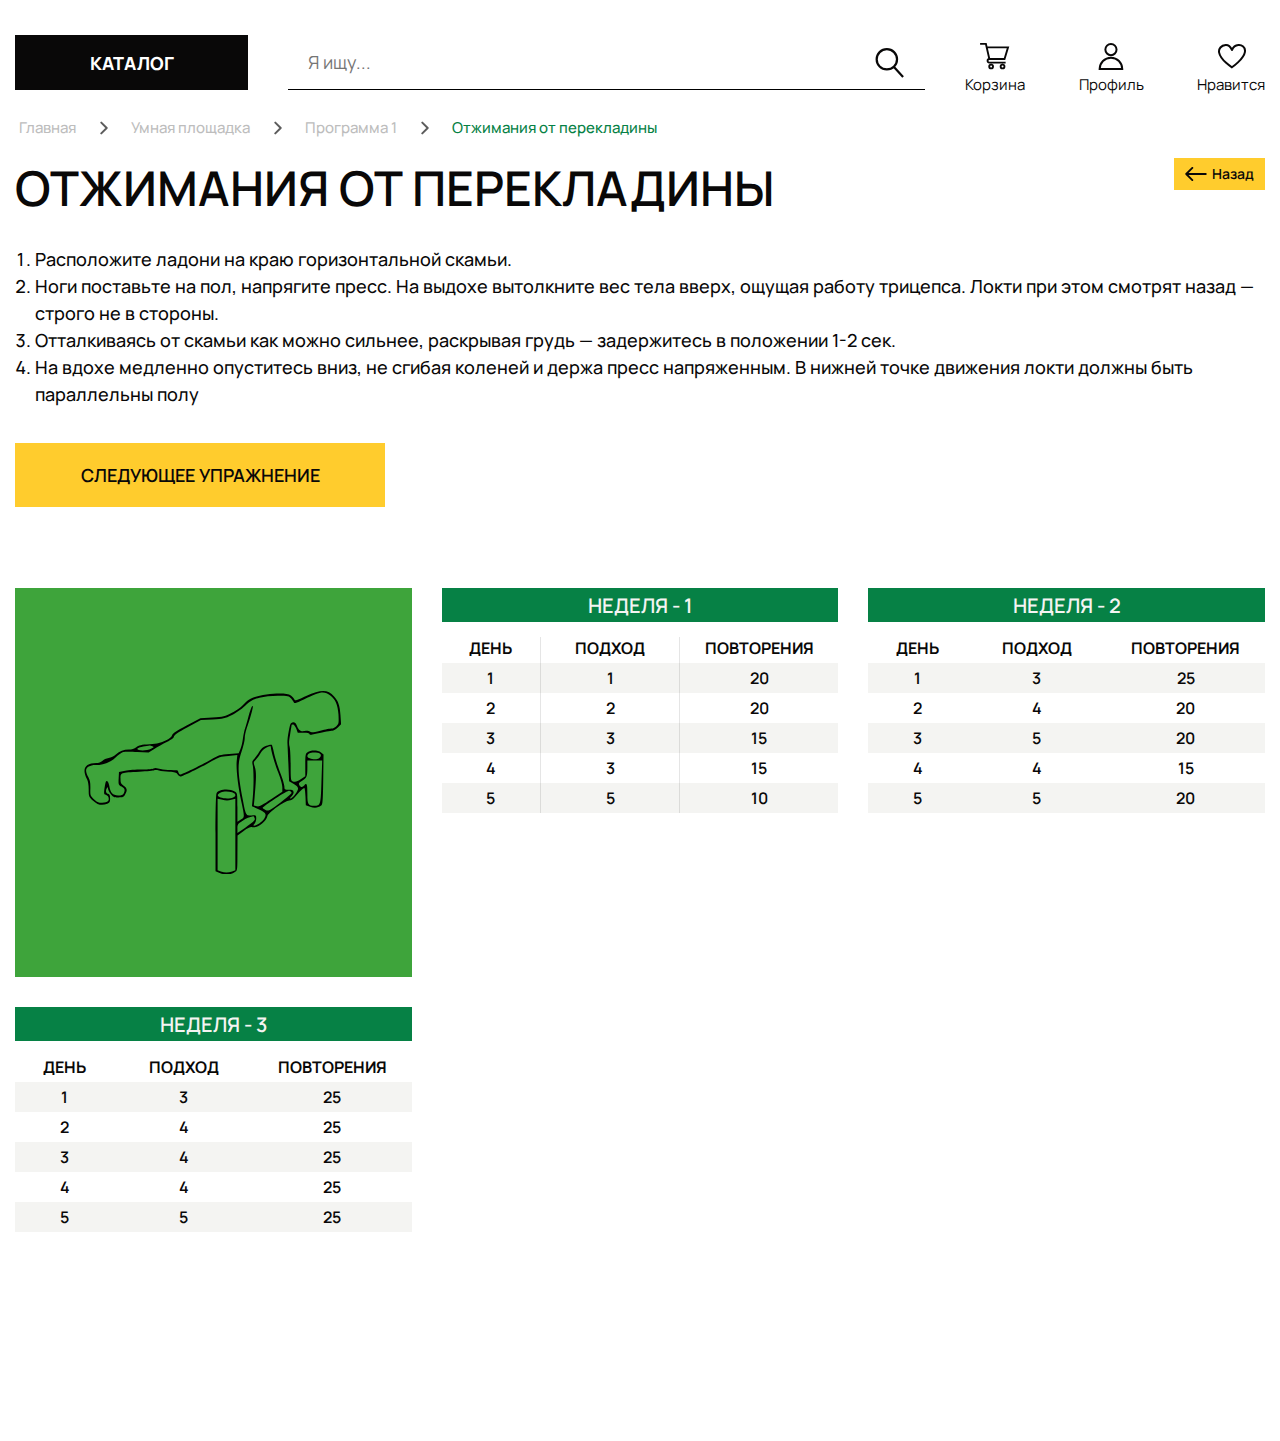
==== chinning-1.html @ 0400f42a "first commit" ====
<!DOCTYPE html>
<html lang="ru">

<head>
  <title>Swipe&Like - Отжимания от перекладины</title>
  <meta charset="UTF-8">
  <meta name="format-detection" content="telephone=no">
  <meta name="viewport" content="width=device-width, initial-scale=1.0">
  <link rel="apple-touch-icon" sizes="57x57" href="img/favicon/apple-icon-57x57.png">
  <link rel="apple-touch-icon" sizes="60x60" href="img/favicon/apple-icon-60x60.png">
  <link rel="apple-touch-icon" sizes="72x72" href="img/favicon/apple-icon-72x72.png">
  <link rel="apple-touch-icon" sizes="76x76" href="img/favicon/apple-icon-76x76.png">
  <link rel="apple-touch-icon" sizes="114x114" href="img/favicon/apple-icon-114x114.png">
  <link rel="apple-touch-icon" sizes="120x120" href="img/favicon/apple-icon-120x120.png">
  <link rel="apple-touch-icon" sizes="144x144" href="img/favicon/apple-icon-144x144.png">
  <link rel="apple-touch-icon" sizes="152x152" href="img/favicon/apple-icon-152x152.png">
  <link rel="apple-touch-icon" sizes="180x180" href="img/favicon/apple-icon-180x180.png">
  <link rel="icon" type="image/png" sizes="192x192" href="img/favicon/android-icon-192x192.png">
  <link rel="icon" type="image/png" sizes="32x32" href="img/favicon/favicon-32x32.png">
  <link rel="icon" type="image/png" sizes="96x96" href="img/favicon/favicon-96x96.png">
  <link rel="icon" type="image/png" sizes="16x16" href="img/favicon/favicon-16x16.png">
  <link rel="manifest" href="img/favicon/manifest.json">
  <meta name="msapplication-TileColor" content="#ffffff">
  <meta name="msapplication-TileImage" content="/ms-icon-144x144.png">
  <meta name="theme-color" content="#ffffff">
  <link rel="shortcut icon" href="favicon.ico">
  <link rel="stylesheet" href="css/style.min.css">
</head>

<body>
  <div class="container">
    <header class="header">
      <a href="#" class="header__btn btn btn--black">Каталог</a>
      <form class="header__form form-header" action="#">
        <input autocomplete="off" type="text" name="form[]" placeholder="Я ищу..." class="form-header__input">
        <button class="form-header__button" type="submit">
          <svg width="26" height="27" viewBox="0 0 26 27" fill="none" xmlns="http://www.w3.org/2000/svg">
            <path
              d="M16.3819 16.9036L24.7693 26M19.3347 10.1673C19.3347 15.2303 15.2303 19.3347 10.1673 19.3347C5.10436 19.3347 1 15.2303 1 10.1673C1 5.10436 5.10436 1 10.1673 1C15.2303 1 19.3347 5.10436 19.3347 10.1673Z"
              stroke-width="2" />
          </svg>
        </button>
      </form>
      <div class="header__profile profile-cards">
        <a href="#" class="profile__basket profile-card">
          <div class="profile-card__logo">
            <svg width="32" height="29" viewBox="0 0 32 29" fill="none" xmlns="http://www.w3.org/2000/svg">
              <path
                d="M0 1H6.2386L9.94568 17.2308M9.94568 17.2308H26.2289L30 4.71872L7.01261 4.39282M9.94568 17.2308C9.94568 17.2308 8.01358 17.2308 8.01358 19.1048C8.00802 19.3569 8.05359 19.6077 8.14755 19.8418C8.24151 20.0759 8.3819 20.2885 8.56028 20.4669C8.73865 20.6453 8.9513 20.7857 9.1854 20.8796C9.4195 20.9736 9.67021 21.0191 9.92241 21.0136H27.4161M13.8855 25.2386C13.8855 26.3732 12.9658 27.2929 11.8312 27.2929C10.6967 27.2929 9.77691 26.3732 9.77691 25.2386C9.77691 24.104 10.6967 23.1843 11.8312 23.1843C12.9658 23.1843 13.8855 24.104 13.8855 25.2386ZM26.1591 25.2386C26.1591 26.3732 25.2393 27.2929 24.1048 27.2929C22.9702 27.2929 22.0504 26.3732 22.0504 25.2386C22.0504 24.104 22.9702 23.1843 24.1048 23.1843C25.2393 23.1843 26.1591 24.104 26.1591 25.2386Z"
                stroke-width="2" />
            </svg>
          </div>
          <div class="profile-card__descr">Корзина</div>
        </a>
        <a href="#" class="profile__user profile-card">
          <div class="profile-card__logo">
            <svg width="26" height="27" viewBox="0 0 26 27" fill="none" xmlns="http://www.w3.org/2000/svg">
              <path
                d="M12.9495 12.1735C16.035 12.1735 18.5363 9.67224 18.5363 6.58676C18.5363 3.50128 16.035 1 12.9495 1C9.86405 1 7.36277 3.50128 7.36277 6.58676C7.36277 9.67224 9.86405 12.1735 12.9495 12.1735Z"
                stroke-width="2" />
              <path
                d="M24.2585 26C24.2585 23.0007 23.067 20.1242 20.9462 18.0034C18.8253 15.8825 15.9489 14.6911 12.9496 14.6911C9.95024 14.6911 7.07377 15.8825 4.95293 18.0034C2.8321 20.1242 1.64063 23.0007 1.64062 26H24.2585Z"
                stroke-width="2" />
            </svg>
          </div>
          <div class="profile-card__descr">Профиль</div>
        </a>
        <a href="#" class="profile__favorite profile-card">
          <div class="profile-card__logo">
            <svg width="29" height="25" viewBox="0 0 29 25" fill="none" xmlns="http://www.w3.org/2000/svg">
              <path
                d="M2.12619 8.66163C1.35227 4.73536 4.2124 1.33429 8.67083 1.01305C12.5965 0.732602 14.5425 5.0566 14.9351 5.88265C14.9394 5.8965 14.9486 5.90868 14.9613 5.91736C14.9739 5.92603 14.9893 5.93073 15.0052 5.93073C15.021 5.93073 15.0364 5.92603 15.0491 5.91736C15.0617 5.90868 15.0709 5.8965 15.0753 5.88265C16.8979 1.33939 20.2179 1.14563 21.3844 1.03855C24.5249 0.732602 28.7366 2.94049 27.8898 8.08544C26.6784 15.2241 14.9239 23.2857 14.9239 23.2857C14.9239 23.2857 3.6572 16.3357 2.12619 8.66163Z"
                stroke-width="2" />
            </svg>
          </div>
          <div class="profile-card__descr">Нравится</div>
        </a>
      </div>
    </header>

    <main class="main">
      <nav class="breadcrumb" aria-label="breadcrumb">
        <ul class="breadcrumb__list">
          <li class="breadcrumb__item"><a href="#">Главная</a></li>
          <li class="breadcrumb__item"><a href="index.html">Умная площадка</a></li>
          <li class="breadcrumb__item"><a href="routine-one.html">Программа 1</a></li>
          <li class="breadcrumb__item" aria-current="page">Отжимания от перекладины</li>
        </ul>
      </nav>
      <section class="chinning">
        <div class="chinning__header section-header">
          <div class="chinning__title-group title-group">
            <h1 class="chinning__title main-title main-title--large">Отжимания от перекладины</h1>
            <a class="chinning__button-back btn btn--back" href="routine-one.html">
              <svg width="23" height="15" viewBox="0 0 23 15" fill="none" xmlns="http://www.w3.org/2000/svg">
                <path d="M22 7.5H1M1 7.5L7.58824 14M1 7.5L7.58824 1" stroke="#090808" stroke-width="2"
                  stroke-linecap="round" stroke-linejoin="round" />
              </svg>
              <span>Назад</span>
            </a>
          </div>
        </div>

        <div class="training-card training-card--green training-card--top">
          <div class="training-card__img">
            <svg viewBox="0 0 247 176" fill="none" xmlns="http://www.w3.org/2000/svg">
              <path
                d="M212.8 4.9C202.8 9.5 202 9.7 201.5 7.9C201.1 6.8 199.7 5.2 198.2 4.2C192.7 0.600003 166.4 3.1 158.3 8.1C156.6 9.2 153.8 11.7 152.1 13.6C150.4 15.5 145.7 18.8 141.7 20.9C134.9 24.5 133.8 24.8 123 25.5L111.5 26.1L98.2999 33.1C88.3999 38.3 84.8999 40.7 84.3999 42.4C84.0999 43.9 81.8999 45.6 78.1999 47.5C73.4999 49.9 70.7999 50.5 62.7999 51C54.8999 51.4 52.4999 52 50.0999 53.8C48.1999 55.2 45.5999 56 43.0999 56C37.8999 56 34.1999 57.5 30.4999 60.9C28.6999 62.6 25.8999 64 23.5999 64.3C21.4999 64.7 18.6999 65.8 17.4999 67C16.1999 68.2 13.9999 69 11.7999 69C0.999922 69 -2.30008 74.7 2.89992 84.5C3.89992 86.4 4.49992 90 4.49992 94.3C4.49992 101 4.59992 101.2 8.69992 105.1C13.1999 109.2 17.0999 110.1 22.3999 108C24.5999 107.2 24.9999 106.4 24.9999 103.1C24.9999 100 24.5999 99 22.9999 98.5C20.8999 97.8 20.3999 95.4 21.9999 93C22.7999 91.7 22.9999 91.8 22.9999 93.4C22.9999 94.5 24.0999 96.8 25.5999 98.7C27.7999 101.6 28.5999 102 32.9999 102C37.4999 102 38.0999 101.7 39.4999 99C41.6999 94.8 41.3999 93.3 37.9999 90.8C35.3999 88.9 34.9999 88 34.9999 83.9C34.9999 78.1 35.0999 78 52.9999 77.3C60.3999 77 66.8999 76.4 67.2999 76C67.7999 75.6 69.7999 75.7 71.7999 76.2C73.7999 76.7 78.1999 77.3 81.6999 77.4C86.9999 77.6 88.2999 78 89.5999 79.8C90.3999 81 91.6999 82 92.3999 82C94.0999 82 114.6 71.9 123 66.9C128.9 63.4 130.8 62.8 138.3 62.2L146.9 61.4L146.3 67C145.6 74.2 147.4 90.5 150.6 105.5C154 121.4 154 120.7 150.3 123.1L147 125.2V111.6C147 98.6 146.9 98 144.8 96.6C139.4 93.2 129.1 94 127 98C126.4 99.2 126 113.5 126 136.4V172.8L130.5 174.5C135.5 176.5 140.7 176.1 144.6 173.5C147 172 147 171.8 147 155.2L147.1 138.5L153 134.2C157.5 130.9 159.4 130.1 161.3 130.5C165.8 131.7 174.6 125.2 175.7 120C176.4 116.7 192.7 105 196.6 105C198.3 105 200.1 103.9 201.9 101.9C206 97 210.1 93 211.1 93C211.5 93 212 96.7 212.2 101.2L212.5 109.5L216.6 110.9C220.8 112.4 224.3 112 227.2 109.8C228.7 108.7 228.9 105.6 229.2 84.7L229.5 60.8L227.1 58.9C224.2 56.6 217.3 56.4 214.2 58.6C212.2 60 212 60.9 212 70.9V81.7L208 84.4C203.9 87.1 202.3 87.5 199.6 86.4C198.2 85.9 198 83.6 198 71C198 62.9 197.5 55 197 53.3C196.2 51.1 196.3 48 197.5 41.5C198.3 36.7 199 32.6 199 32.4C199 32.2 199.6 32 200.3 32C201.1 32 202.4 33.8 203.3 36L204.8 40H210.4C213.9 40 216 40.4 216 41.1C216 41.8 217 42 218.8 41.6C232 38.7 235.8 38 237.8 38C239.1 38 241.5 36.6 243.2 34.9L246.3 31.9L245.7 23C245.1 14 243.6 9.5 239.6 5.2C233.5 -1.6 227.2 -1.7 212.8 4.9ZM236 4.2C240.8 7.7 243.2 13.3 243.8 22.6C244.2 30.5 244.1 31.2 242 33.5C240.7 34.9 238.6 36 237.4 36C236.1 36 231.2 36.9 226.4 38C219.8 39.6 217.4 39.8 216.4 38.9C215.6 38.2 213.5 38 211.6 38.3C207.6 38.9 205.8 37.8 204 33.2C202.8 30.1 200.8 29.2 198.3 30.8C197.1 31.5 194.6 45.7 194.9 50C195 51.4 195.4 60.1 195.8 69.4L196.5 86.4L201 89C206 92 206.2 93.4 202.7 98.5C200.4 101.7 199 103 197.6 103C197 103 197.6 102.1 198.9 100.9C200.2 99.7 201 97.9 200.8 96.7C200.5 94.8 199.8 94.5 196.2 94.5C192.2 94.5 192 94.4 192 91.4C192 89.8 190.2 83.7 187.9 78C185.7 72.3 183.1 64.3 182.2 60.1C181.4 55.9 180.3 52.1 179.9 51.6C179.5 51.2 177.2 51.5 174.7 52.5C171.4 53.7 169.7 55.2 167.9 58.3C166.6 60.6 164.5 63.6 163.2 64.9C161.1 67 160.9 67.8 161.6 70.9C162.7 75.7 162.7 91.4 161.7 102L160.9 110.5L167.2 113.2C174.2 116.1 175.4 118.2 172.5 122.6C170.7 125.3 165.3 129 163.1 129C162 129 162 128.6 163.3 127.2C164.3 126.2 165 123.9 165 122.1C165 118.8 165 118.8 160.5 119.2C155.1 119.6 155.1 119.4 152.1 104C147.1 77.8 146.9 69.6 151 58C152.6 53.3 154 47.6 154 45.3C154 43.1 154.9 38.8 155.9 35.8C159.4 25.9 162.4 15 161.7 14.4C160.9 13.6 159.4 17.5 157 26.5C156 30.3 154.7 34.8 154.1 36.5C153.6 38.1 152.7 42.4 152.2 46C151.7 49.6 150.6 54.1 149.7 56.1L148.2 59.7L139 60.3C130.3 61 129.1 61.3 121.8 65.6C112 71.2 94.0999 80 92.3999 80C91.6999 80 90.7999 79.1 90.4999 78C90.1999 76.9 89.5999 76 89.1999 76C81.3999 75.8 72.8999 75 70.8999 74.2C69.1999 73.5 67.7999 73.5 66.5999 74.2C65.5999 74.8 60.3999 75.2 55.0999 75.1C49.7999 75.1 42.7999 75.6 39.4999 76.3L33.4999 77.6L33.1999 83.7C32.8999 89.6 32.9999 89.9 35.9999 91.6C39.1999 93.5 39.5999 95 37.9999 98.1C37.1999 99.5 35.8999 100 32.5999 100C27.4999 100 25.2999 97.6 24.1999 90.8C23.3999 86.4 21.4999 84.7 20.6999 87.7C20.3999 88.7 19.8999 91.6 19.4999 94.2C18.9999 98.3 19.0999 98.9 20.8999 99.5C23.3999 100.3 24.5999 103.6 22.9999 105.5C22.1999 106.4 19.9999 107 17.3999 107C13.8999 107 12.4999 106.4 9.49992 103.6C5.99992 100.2 5.89992 100 6.09992 93.3C6.19992 88 5.79992 85.6 4.09992 82.5C2.99992 80.4 1.99992 77.6 1.99992 76.3C1.99992 73.2 5.69992 71 10.9999 71C18.8999 71 25.6999 68.4 30.4999 63.5C32.7999 61.1 35.9999 58.8 37.4999 58.4C38.9999 58 45.0999 58 51.0999 58.4L61.8999 59L67.2999 55.6C70.2999 53.7 75.6999 50.7 79.2999 48.9C83.8999 46.6 85.9999 45 86.1999 43.6C86.3999 42.1 89.8999 39.7 99.1999 34.7L112 27.9L123.2 27.3C133.5 26.8 135.1 26.4 141.3 23.3C145.1 21.4 151 17.3 154.4 14.1C159.9 9 161.5 8.1 168.1 6.4C172.9 5.2 179.1 4.5 185.8 4.5C195.8 4.5 196.2 4.6 198.5 7.2C199.7 8.7 201 10.5 201.2 11.2C201.6 12.1 204.1 11.3 210.6 8.1C226.1 0.300003 230 -0.299997 236 4.2ZM65.4999 52.9C67.2999 53.6 67.1999 53.8 64.2999 55.3C59.2999 57.9 47.6999 57.1 51.9999 54.5C52.8999 54 59.9999 52.5 62.9999 52.2C63.2999 52.2 64.3999 52.5 65.4999 52.9ZM179 53.4C179 56.6 182.8 70 186 77.9C188.5 84.2 190 89.7 190 92.3V96.6L179.2 103.8C169.9 110 167.9 111 165.5 110.4L162.7 109.7L163.4 102.6C165.1 83.3 165.2 77.5 163.7 72.8C162.3 68.4 162.3 68 164.2 66.3C165.3 65.3 167.4 62.5 168.8 60.1C170.3 57.6 172.6 55.2 174.4 54.4C177.7 53 179 52.7 179 53.4ZM225.8 59.9C228.1 61.3 226.7 64.3 223.5 65.2C220 66.1 214 64.5 214 62.6C214 60.3 216.4 59 220.5 59C222.7 59 225.1 59.4 225.8 59.9ZM227.5 87C226.8 109.4 226.6 110 220.7 110C214.7 110 214 108.9 214 98.5C214 89.1 213.4 87.6 211 90.5C209.3 92.5 207.7 92.4 206.3 90.2C205.4 88.6 205.7 88 209 86C213.4 83.3 214 81.9 214 73V66.5H221.1H228.2L227.5 87ZM198.8 97.8C198.6 98.6 193.6 102.9 187.7 107.2C177.3 114.9 176.7 115.1 173.9 113.9C172.3 113.3 171.1 112.3 171.2 111.9C171.4 111.4 176.8 107.4 183.3 103.1C191.4 97.8 195.8 95.4 197.1 95.7C198.2 96 199 96.9 198.8 97.8ZM141.9 97.1C147.8 99.2 144.7 103 137.1 103C132.1 103 127.7 101.4 128.2 99.7C129.3 96.5 136.2 95.1 141.9 97.1ZM141.1 104.3L145 103.3V137.5V171.8L141.9 172.9C137.9 174.3 135.1 174.3 131.1 172.9L128 171.8V137.5V103.3L132.6 104.3C135.8 105.1 138.3 105.1 141.1 104.3ZM163.4 121.6C164.3 123.8 163.2 124.9 154.5 131L147 136.1V131.8C147 127.8 147.3 127.3 151.7 124.5C155.7 122 158.5 120.8 162.1 120.1C162.5 120.1 163.1 120.7 163.4 121.6Z"
                fill="black" />
            </svg>
          </div>
          <div class="training-card__text">
            <span>Отжимания от перекладины</span>
          </div>
        </div>

        <h2 class="chinning__mobititle main-title main-title--large">Отжимания<br> от перекладины</h2>

        <div class="chinning__descr main-descr main-descr--black">
          <ol class="chinning__list">
            <li class="chinning__item">Расположите ладони на краю горизонтальной скамьи.</li>
            <li class="chinning__item">Ноги поставьте на пол, напрягите пресс. На выдохе вытолкните вес тела вверх,
              ощущая работу трицепса. Локти при этом смотрят назад — строго не в стороны.</li>
            <li class="chinning__item">Отталкиваясь от скамьи как можно сильнее, раскрывая грудь — задержитесь в
              положении 1-2 сек.</li>
            <li class="chinning__item">На вдохе медленно опуститесь вниз, не сгибая коленей и держа пресс напряженным. В
              нижней точке движения локти должны быть параллельны полу</li>
          </ol>
        </div>

        <a class="chinning__button btn btn--orange" href="chinning-2.html">Следующее упражнение</a>

        <div class="chinning__collection">
          <div class="training-card training-card--green training-card--bottom">
            <div class="training-card__img">
              <svg viewBox="0 0 247 176" fill="none" xmlns="http://www.w3.org/2000/svg">
                <path
                  d="M212.8 4.9C202.8 9.5 202 9.7 201.5 7.9C201.1 6.8 199.7 5.2 198.2 4.2C192.7 0.600003 166.4 3.1 158.3 8.1C156.6 9.2 153.8 11.7 152.1 13.6C150.4 15.5 145.7 18.8 141.7 20.9C134.9 24.5 133.8 24.8 123 25.5L111.5 26.1L98.2999 33.1C88.3999 38.3 84.8999 40.7 84.3999 42.4C84.0999 43.9 81.8999 45.6 78.1999 47.5C73.4999 49.9 70.7999 50.5 62.7999 51C54.8999 51.4 52.4999 52 50.0999 53.8C48.1999 55.2 45.5999 56 43.0999 56C37.8999 56 34.1999 57.5 30.4999 60.9C28.6999 62.6 25.8999 64 23.5999 64.3C21.4999 64.7 18.6999 65.8 17.4999 67C16.1999 68.2 13.9999 69 11.7999 69C0.999922 69 -2.30008 74.7 2.89992 84.5C3.89992 86.4 4.49992 90 4.49992 94.3C4.49992 101 4.59992 101.2 8.69992 105.1C13.1999 109.2 17.0999 110.1 22.3999 108C24.5999 107.2 24.9999 106.4 24.9999 103.1C24.9999 100 24.5999 99 22.9999 98.5C20.8999 97.8 20.3999 95.4 21.9999 93C22.7999 91.7 22.9999 91.8 22.9999 93.4C22.9999 94.5 24.0999 96.8 25.5999 98.7C27.7999 101.6 28.5999 102 32.9999 102C37.4999 102 38.0999 101.7 39.4999 99C41.6999 94.8 41.3999 93.3 37.9999 90.8C35.3999 88.9 34.9999 88 34.9999 83.9C34.9999 78.1 35.0999 78 52.9999 77.3C60.3999 77 66.8999 76.4 67.2999 76C67.7999 75.6 69.7999 75.7 71.7999 76.2C73.7999 76.7 78.1999 77.3 81.6999 77.4C86.9999 77.6 88.2999 78 89.5999 79.8C90.3999 81 91.6999 82 92.3999 82C94.0999 82 114.6 71.9 123 66.9C128.9 63.4 130.8 62.8 138.3 62.2L146.9 61.4L146.3 67C145.6 74.2 147.4 90.5 150.6 105.5C154 121.4 154 120.7 150.3 123.1L147 125.2V111.6C147 98.6 146.9 98 144.8 96.6C139.4 93.2 129.1 94 127 98C126.4 99.2 126 113.5 126 136.4V172.8L130.5 174.5C135.5 176.5 140.7 176.1 144.6 173.5C147 172 147 171.8 147 155.2L147.1 138.5L153 134.2C157.5 130.9 159.4 130.1 161.3 130.5C165.8 131.7 174.6 125.2 175.7 120C176.4 116.7 192.7 105 196.6 105C198.3 105 200.1 103.9 201.9 101.9C206 97 210.1 93 211.1 93C211.5 93 212 96.7 212.2 101.2L212.5 109.5L216.6 110.9C220.8 112.4 224.3 112 227.2 109.8C228.7 108.7 228.9 105.6 229.2 84.7L229.5 60.8L227.1 58.9C224.2 56.6 217.3 56.4 214.2 58.6C212.2 60 212 60.9 212 70.9V81.7L208 84.4C203.9 87.1 202.3 87.5 199.6 86.4C198.2 85.9 198 83.6 198 71C198 62.9 197.5 55 197 53.3C196.2 51.1 196.3 48 197.5 41.5C198.3 36.7 199 32.6 199 32.4C199 32.2 199.6 32 200.3 32C201.1 32 202.4 33.8 203.3 36L204.8 40H210.4C213.9 40 216 40.4 216 41.1C216 41.8 217 42 218.8 41.6C232 38.7 235.8 38 237.8 38C239.1 38 241.5 36.6 243.2 34.9L246.3 31.9L245.7 23C245.1 14 243.6 9.5 239.6 5.2C233.5 -1.6 227.2 -1.7 212.8 4.9ZM236 4.2C240.8 7.7 243.2 13.3 243.8 22.6C244.2 30.5 244.1 31.2 242 33.5C240.7 34.9 238.6 36 237.4 36C236.1 36 231.2 36.9 226.4 38C219.8 39.6 217.4 39.8 216.4 38.9C215.6 38.2 213.5 38 211.6 38.3C207.6 38.9 205.8 37.8 204 33.2C202.8 30.1 200.8 29.2 198.3 30.8C197.1 31.5 194.6 45.7 194.9 50C195 51.4 195.4 60.1 195.8 69.4L196.5 86.4L201 89C206 92 206.2 93.4 202.7 98.5C200.4 101.7 199 103 197.6 103C197 103 197.6 102.1 198.9 100.9C200.2 99.7 201 97.9 200.8 96.7C200.5 94.8 199.8 94.5 196.2 94.5C192.2 94.5 192 94.4 192 91.4C192 89.8 190.2 83.7 187.9 78C185.7 72.3 183.1 64.3 182.2 60.1C181.4 55.9 180.3 52.1 179.9 51.6C179.5 51.2 177.2 51.5 174.7 52.5C171.4 53.7 169.7 55.2 167.9 58.3C166.6 60.6 164.5 63.6 163.2 64.9C161.1 67 160.9 67.8 161.6 70.9C162.7 75.7 162.7 91.4 161.7 102L160.9 110.5L167.2 113.2C174.2 116.1 175.4 118.2 172.5 122.6C170.7 125.3 165.3 129 163.1 129C162 129 162 128.6 163.3 127.2C164.3 126.2 165 123.9 165 122.1C165 118.8 165 118.8 160.5 119.2C155.1 119.6 155.1 119.4 152.1 104C147.1 77.8 146.9 69.6 151 58C152.6 53.3 154 47.6 154 45.3C154 43.1 154.9 38.8 155.9 35.8C159.4 25.9 162.4 15 161.7 14.4C160.9 13.6 159.4 17.5 157 26.5C156 30.3 154.7 34.8 154.1 36.5C153.6 38.1 152.7 42.4 152.2 46C151.7 49.6 150.6 54.1 149.7 56.1L148.2 59.7L139 60.3C130.3 61 129.1 61.3 121.8 65.6C112 71.2 94.0999 80 92.3999 80C91.6999 80 90.7999 79.1 90.4999 78C90.1999 76.9 89.5999 76 89.1999 76C81.3999 75.8 72.8999 75 70.8999 74.2C69.1999 73.5 67.7999 73.5 66.5999 74.2C65.5999 74.8 60.3999 75.2 55.0999 75.1C49.7999 75.1 42.7999 75.6 39.4999 76.3L33.4999 77.6L33.1999 83.7C32.8999 89.6 32.9999 89.9 35.9999 91.6C39.1999 93.5 39.5999 95 37.9999 98.1C37.1999 99.5 35.8999 100 32.5999 100C27.4999 100 25.2999 97.6 24.1999 90.8C23.3999 86.4 21.4999 84.7 20.6999 87.7C20.3999 88.7 19.8999 91.6 19.4999 94.2C18.9999 98.3 19.0999 98.9 20.8999 99.5C23.3999 100.3 24.5999 103.6 22.9999 105.5C22.1999 106.4 19.9999 107 17.3999 107C13.8999 107 12.4999 106.4 9.49992 103.6C5.99992 100.2 5.89992 100 6.09992 93.3C6.19992 88 5.79992 85.6 4.09992 82.5C2.99992 80.4 1.99992 77.6 1.99992 76.3C1.99992 73.2 5.69992 71 10.9999 71C18.8999 71 25.6999 68.4 30.4999 63.5C32.7999 61.1 35.9999 58.8 37.4999 58.4C38.9999 58 45.0999 58 51.0999 58.4L61.8999 59L67.2999 55.6C70.2999 53.7 75.6999 50.7 79.2999 48.9C83.8999 46.6 85.9999 45 86.1999 43.6C86.3999 42.1 89.8999 39.7 99.1999 34.7L112 27.9L123.2 27.3C133.5 26.8 135.1 26.4 141.3 23.3C145.1 21.4 151 17.3 154.4 14.1C159.9 9 161.5 8.1 168.1 6.4C172.9 5.2 179.1 4.5 185.8 4.5C195.8 4.5 196.2 4.6 198.5 7.2C199.7 8.7 201 10.5 201.2 11.2C201.6 12.1 204.1 11.3 210.6 8.1C226.1 0.300003 230 -0.299997 236 4.2ZM65.4999 52.9C67.2999 53.6 67.1999 53.8 64.2999 55.3C59.2999 57.9 47.6999 57.1 51.9999 54.5C52.8999 54 59.9999 52.5 62.9999 52.2C63.2999 52.2 64.3999 52.5 65.4999 52.9ZM179 53.4C179 56.6 182.8 70 186 77.9C188.5 84.2 190 89.7 190 92.3V96.6L179.2 103.8C169.9 110 167.9 111 165.5 110.4L162.7 109.7L163.4 102.6C165.1 83.3 165.2 77.5 163.7 72.8C162.3 68.4 162.3 68 164.2 66.3C165.3 65.3 167.4 62.5 168.8 60.1C170.3 57.6 172.6 55.2 174.4 54.4C177.7 53 179 52.7 179 53.4ZM225.8 59.9C228.1 61.3 226.7 64.3 223.5 65.2C220 66.1 214 64.5 214 62.6C214 60.3 216.4 59 220.5 59C222.7 59 225.1 59.4 225.8 59.9ZM227.5 87C226.8 109.4 226.6 110 220.7 110C214.7 110 214 108.9 214 98.5C214 89.1 213.4 87.6 211 90.5C209.3 92.5 207.7 92.4 206.3 90.2C205.4 88.6 205.7 88 209 86C213.4 83.3 214 81.9 214 73V66.5H221.1H228.2L227.5 87ZM198.8 97.8C198.6 98.6 193.6 102.9 187.7 107.2C177.3 114.9 176.7 115.1 173.9 113.9C172.3 113.3 171.1 112.3 171.2 111.9C171.4 111.4 176.8 107.4 183.3 103.1C191.4 97.8 195.8 95.4 197.1 95.7C198.2 96 199 96.9 198.8 97.8ZM141.9 97.1C147.8 99.2 144.7 103 137.1 103C132.1 103 127.7 101.4 128.2 99.7C129.3 96.5 136.2 95.1 141.9 97.1ZM141.1 104.3L145 103.3V137.5V171.8L141.9 172.9C137.9 174.3 135.1 174.3 131.1 172.9L128 171.8V137.5V103.3L132.6 104.3C135.8 105.1 138.3 105.1 141.1 104.3ZM163.4 121.6C164.3 123.8 163.2 124.9 154.5 131L147 136.1V131.8C147 127.8 147.3 127.3 151.7 124.5C155.7 122 158.5 120.8 162.1 120.1C162.5 120.1 163.1 120.7 163.4 121.6Z"
                  fill="black" />
              </svg>
            </div>
          </div>
          <table class="chinning__table table">
            <caption class="table__title">Неделя - 1</caption>
            <colgroup>
              <col class="table__column table__column--first">
              <col class="table__column table__column--second">
              <col class="table__column table__column--third">
            </colgroup>
            <thead class="table__head">
              <tr>
                <th>День</th>
                <th>Подход</th>
                <th>Повторения</th>
              </tr>
            </thead>

            <tbody class="table__body">
              <tr class="table__row">
                <td>1</td>
                <td>1</td>
                <td>20</td>
              </tr>
              <tr class="table__row">
                <td>2</td>
                <td>2</td>
                <td>20</td>
              </tr>
              <tr class="table__row">
                <td>3</td>
                <td>3</td>
                <td>15</td>
              </tr>
              <tr class="table__row">
                <td>4</td>
                <td>3</td>
                <td>15</td>
              </tr>
              <tr class="table__row">
                <td>5</td>
                <td>5</td>
                <td>10</td>
              </tr>
            </tbody>
          </table>
          <table class="chinning__table table">
            <caption class="table__title">Неделя - 2</caption>
            <colgroup>
              <col class="table__column--first">
              <col class="table__column--second">
              <col class="table__column--third">
            </colgroup>
            <thead class="table__head">
              <tr>
                <th>День</th>
                <th>Подход</th>
                <th>Повторения</th>
              </tr>
            </thead>

            <tbody class="table__body">
              <tr class="table__row">
                <td>1</td>
                <td>3</td>
                <td>25</td>
              </tr>
              <tr class="table__row">
                <td>2</td>
                <td>4</td>
                <td>20</td>
              </tr>
              <tr class="table__row">
                <td>3</td>
                <td>5</td>
                <td>20</td>
              </tr>
              <tr class="table__row">
                <td>4</td>
                <td>4</td>
                <td>15</td>
              </tr>
              <tr class="table__row">
                <td>5</td>
                <td>5</td>
                <td>20</td>
              </tr>
            </tbody>
          </table>
          <table class="chinning__table table">
            <caption class="table__title">Неделя - 3</caption>
            <colgroup>
              <col class="table__column--first">
              <col class="table__column--second">
              <col class="table__column--third">
            </colgroup>
            <thead class="table__head">
              <tr>
                <th>День</th>
                <th>Подход</th>
                <th>Повторения</th>
              </tr>
            </thead>

            <tbody class="table__body">
              <tr class="table__row">
                <td>1</td>
                <td>3</td>
                <td>25</td>
              </tr>
              <tr class="table__row">
                <td>2</td>
                <td>4</td>
                <td>25</td>
              </tr>
              <tr class="table__row">
                <td>3</td>
                <td>4</td>
                <td>25</td>
              </tr>
              <tr class="table__row">
                <td>4</td>
                <td>4</td>
                <td>25</td>
              </tr>
              <tr class="table__row">
                <td>5</td>
                <td>5</td>
                <td>25</td>
              </tr>
            </tbody>
          </table>
        </div>
        <div class="chinning__exerciser exerciser">
          <div class="exerciser__title main-title main-title--large">Тренажер используемый для упражнения</div>
          <div class="exerciser__card">
            <div class="exerciser__img">
              <picture>
                <source srcset="img/exerciser.webp" type="image/webp"><img src="img/exerciser.png?_v=1657959083168"
                  alt="">
              </picture>
            </div>
            <div class="exerciser__name">Силовой тренажер</div>
          </div>
        </div>
      </section>
    </main>
  </div>
  <script src="js/app.min.js"></script>
</body>

</html>
---- css/style.min.css ----
@font-face{font-family:Manrope;font-display:swap;src:url(../fonts/Manrope-Regular.woff2) format("woff2"),url(../fonts/Manrope-Regular.woff) format("woff");font-weight:400;font-style:normal}@font-face{font-family:Manrope;font-display:swap;src:url(../fonts/Manrope-Medium.woff2) format("woff2"),url(../fonts/Manrope-Medium.woff) format("woff");font-weight:500;font-style:normal}@font-face{font-family:Manrope;font-display:swap;src:url(../fonts/Manrope-SemiBold.woff2) format("woff2"),url(../fonts/Manrope-SemiBold.woff) format("woff");font-weight:600;font-style:normal}@font-face{font-family:Manrope;font-display:swap;src:url(../fonts/Manrope-Bold.woff2) format("woff2"),url(../fonts/Manrope-Bold.woff) format("woff");font-weight:700;font-style:normal}@font-face{font-family:Manrope;font-display:swap;src:url(../fonts/Manrope-ExtraBold.woff2) format("woff2"),url(../fonts/Manrope-ExtraBold.woff) format("woff");font-weight:800;font-style:normal}*{padding:0;margin:0;border:0}*,:after,:before{-webkit-box-sizing:border-box;box-sizing:border-box}html{scroll-behavior:smooth}body,html{height:100%;min-width:320px}body{color:#828282;line-height:1;font-family:Manrope;font-size:18px;-ms-text-size-adjust:100%;-moz-text-size-adjust:100%;-webkit-text-size-adjust:100%;-webkit-font-smoothing:antialiased;-moz-osx-font-smoothing:grayscale}button,input,textarea{font-family:Manrope;font-size:inherit}button{cursor:pointer;color:inherit;background-color:inherit}a{color:inherit}a:link,a:visited{text-decoration:none}a:hover{text-decoration:none}ul li{list-style:none}img{vertical-align:top}h1,h2,h3,h4,h5,h6{font-weight:inherit;font-size:inherit}body{background-color:#fff}.container{max-width:1680px;margin:0 auto;padding:50px 15px 75px}.header{display:-webkit-box;display:-ms-flexbox;display:flex;-webkit-box-align:center;-ms-flex-align:center;align-items:center;gap:40px;margin-bottom:40px}.header__btn{-webkit-box-flex:0;-ms-flex:0 0 233px;flex:0 0 233px;height:100%;height:55px}.header__form{-webkit-box-flex:0;-ms-flex:0 1 970px;flex:0 1 970px;position:relative;height:55px;margin-left:auto}.header__profile{-webkit-box-flex:0;-ms-flex:0 0 300px;flex:0 0 300px;display:-webkit-box;display:-ms-flexbox;display:flex;-webkit-box-align:end;-ms-flex-align:end;align-items:end;-webkit-box-pack:justify;-ms-flex-pack:justify;justify-content:space-between;-webkit-column-gap:15px;-moz-column-gap:15px;column-gap:15px;min-height:55px;margin-left:20px}.form-header__input{width:100%;padding:15px 66px 15px 20px;border-bottom:1px solid #000}.form-header__button{position:absolute;right:20px;top:50%;-webkit-transform:translateY(-50%) scale(1);-ms-transform:translateY(-50%) scale(1);transform:translateY(-50%) scale(1);width:30px;height:30px;-webkit-transition:-webkit-transform .3s ease 0s;transition:-webkit-transform .3s ease 0s;-o-transition:transform .3s ease 0s;transition:transform .3s ease 0s;transition:transform .3s ease 0s,-webkit-transform .3s ease 0s}.form-header__button:active{-webkit-transform:translateY(-50%) scale(.9);-ms-transform:translateY(-50%) scale(.9);transform:translateY(-50%) scale(.9)}.form-header__button:hover svg{stroke:#ffcc2d}.form-header__button svg{width:100%;height:100%;stroke:#090808;-webkit-transition:stroke .3s ease 0s;-o-transition:stroke .3s ease 0s;transition:stroke .3s ease 0s}.profile-card{display:block;-webkit-transform:scale(1);-ms-transform:scale(1);transform:scale(1);-webkit-transition:-webkit-transform .3s ease 0s;transition:-webkit-transform .3s ease 0s;-o-transition:transform .3s ease 0s;transition:transform .3s ease 0s;transition:transform .3s ease 0s,-webkit-transform .3s ease 0s}.profile-card:hover svg{stroke:#ffcc2d}.profile-card:active{-webkit-transform:scale(.95);-ms-transform:scale(.95);transform:scale(.95)}.profile-card__logo{display:-webkit-box;display:-ms-flexbox;display:flex;-webkit-box-pack:center;-ms-flex-pack:center;justify-content:center;margin-bottom:10px;height:27px}.profile-card__logo svg{height:100%;stroke:#090808;-webkit-transition:stroke .3s ease 0s;-o-transition:stroke .3s ease 0s;transition:stroke .3s ease 0s}.profile-card__descr{font-weight:400;font-size:15px;line-height:.7;text-align:center;color:#090808}.chinning__header,.playground__title,.routine__header{margin-bottom:30px}.chinning__descr,.playground__descr,.routine__descr{margin-bottom:35px}.chinning__button,.playground__button,.routine__button{margin-bottom:81px}.section-header{position:relative}.section-header .title-group{display:-webkit-box;display:-ms-flexbox;display:flex;-webkit-box-align:center;-ms-flex-align:center;align-items:center;-webkit-box-pack:justify;-ms-flex-pack:justify;justify-content:space-between;-ms-flex-wrap:wrap;flex-wrap:wrap;gap:20px;margin-bottom:23px}.section-header .title-group a{margin-top:-28px}.main-title{font-weight:600;font-size:48px;line-height:1.375;text-transform:uppercase;color:#090808}.main-title--mobi-big{line-height:.8}.main-subtitle{color:#090808}.main-descr{max-width:1091px;line-height:1.2777777778}.main-descr--black{max-width:100%;padding-left:20px;font-weight:500;font-size:18px;line-height:1.5;color:#090808}.btn{display:-webkit-box;display:-ms-flexbox;display:flex;-webkit-box-align:center;-ms-flex-align:center;align-items:center;-webkit-box-pack:center;-ms-flex-pack:center;justify-content:center;font-size:18px;font-weight:600;text-transform:uppercase;cursor:pointer;-webkit-transition:-webkit-box-shadow .3s ease 0s,-webkit-transform .3s ease 0s;transition:-webkit-box-shadow .3s ease 0s,-webkit-transform .3s ease 0s;-o-transition:box-shadow .3s ease 0s,transform .3s ease 0s;transition:box-shadow .3s ease 0s,transform .3s ease 0s;transition:box-shadow .3s ease 0s,transform .3s ease 0s,-webkit-box-shadow .3s ease 0s,-webkit-transform .3s ease 0s;-webkit-transform:scale(1);-ms-transform:scale(1);transform:scale(1)}.btn:hover{-webkit-box-shadow:0 0 5px rgba(0,0,0,.3);box-shadow:0 0 5px rgba(0,0,0,.3)}.btn:active{-webkit-transform:scale(.98);-ms-transform:scale(.98);transform:scale(.98)}.btn--black{font-weight:800;color:#fff;background-color:#090808}.btn--black:hover{-webkit-box-shadow:0 0 7px rgba(0,0,0,.9);box-shadow:0 0 7px rgba(0,0,0,.9)}.btn--orange{color:#090808;background-color:#ffcc2d;max-width:370px;min-width:280px;height:64px}.btn--back{min-width:91px;min-height:32px;background-color:#ffcc2d;color:#090808;font-size:14px;text-transform:capitalize}.btn--back svg{width:22px;height:14px}.btn--back span{margin-left:5px}.breadcrumb{margin-left:4px;margin-bottom:30px}.breadcrumb__list{display:-webkit-box;display:-ms-flexbox;display:flex;-webkit-box-align:center;-ms-flex-align:center;align-items:center;-ms-flex-wrap:wrap;flex-wrap:wrap;-webkit-column-gap:55px;-moz-column-gap:55px;column-gap:55px;row-gap:10px;font-weight:500;font-size:15px;color:#bdbdbd}.breadcrumb__list:not(:last-child){color:#068145}.breadcrumb__item{position:relative}.breadcrumb__item:not(:last-child)::after{content:"";position:absolute;right:-28px;top:50%;-webkit-transform:translate(50%,-50%);-ms-transform:translate(50%,-50%);transform:translate(50%,-50%);width:8px;height:14px;background-image:url(../img/arrow.svg)}.breadcrumb__item:last-child{color:#068145}.breadcrumb__item a{-webkit-transition:color .3s ease 0s;-o-transition:color .3s ease 0s;transition:color .3s ease 0s}.breadcrumb__item a:hover{color:#090808}.card-playground{position:relative;display:block;-webkit-transform:scale(1);-ms-transform:scale(1);transform:scale(1);-webkit-transition:-webkit-box-shadow .3s ease 0s,-webkit-transform .3s ease 0s;transition:-webkit-box-shadow .3s ease 0s,-webkit-transform .3s ease 0s;-o-transition:box-shadow .3s ease 0s,transform .3s ease 0s;transition:box-shadow .3s ease 0s,transform .3s ease 0s;transition:box-shadow .3s ease 0s,transform .3s ease 0s,-webkit-box-shadow .3s ease 0s,-webkit-transform .3s ease 0s}.card-playground:hover{-webkit-transform:scale(1.01);-ms-transform:scale(1.01);transform:scale(1.01);-webkit-box-shadow:0 0 5px rgba(0,0,0,.3);box-shadow:0 0 5px rgba(0,0,0,.3)}.card-playground:active{-webkit-transform:scale(.99);-ms-transform:scale(.99);transform:scale(.99)}.card-playground__img{position:relative;width:100%;height:100%}.card-playground__img img{width:100%;height:100%;-o-object-fit:cover;object-fit:cover}.card-playground__img::after{content:"";position:absolute;left:0;top:0;width:100%;height:100%;background:-o-radial-gradient(0 -4.93%,133.55% 429.94%,rgba(255,255,255,0) 34.53%,#fff 80.89%);background:radial-gradient(133.55% 429.94% at 0 -4.93%,rgba(255,255,255,0) 34.53%,#fff 80.89%)}.card-playground__info{position:absolute;left:0;bottom:0;z-index:5;width:100%}.card-playground .info-card{display:-webkit-box;display:-ms-flexbox;display:flex;-webkit-box-align:center;-ms-flex-align:center;align-items:center;-webkit-box-pack:justify;-ms-flex-pack:justify;justify-content:space-between;gap:10px;padding:23px 40px;background-color:#3ea43b}.card-playground .info-card__logo{display:-webkit-box;display:-ms-flexbox;display:flex;-webkit-box-align:center;-ms-flex-align:center;align-items:center;-webkit-box-pack:center;-ms-flex-pack:center;justify-content:center;width:44px;height:44px;background-color:#fff;border-radius:50%}.card-playground .info-card__logo svg{width:100%}.card-playground .info-card__text{display:-webkit-box;display:-ms-flexbox;display:flex;-webkit-box-orient:vertical;-webkit-box-direction:normal;-ms-flex-direction:column;flex-direction:column;-webkit-box-pack:justify;-ms-flex-pack:justify;justify-content:space-between;-webkit-box-align:end;-ms-flex-align:end;align-items:end;color:#fff}.card-playground .info-card__title{font-weight:700;font-size:24px}.training-card{position:relative}.training-card--green{background-color:#3ea43b}.training-card--blue{background-color:#4d7fca}.training-card--orange{background-color:#ffcc2d}.training-card--pink{background:-webkit-gradient(linear,left top,left bottom,from(#ff6262),to(#e82d2d));background:-o-linear-gradient(top,#ff6262 0,#e82d2d 100%);background:linear-gradient(180deg,#ff6262 0,#e82d2d 100%)}.training-card__img{height:78%;display:-webkit-box;display:-ms-flexbox;display:flex;-webkit-box-align:center;-ms-flex-align:center;align-items:center;-webkit-box-pack:center;-ms-flex-pack:center;justify-content:center}.training-card__img svg{max-width:65%;max-height:90%}.training-card__text{position:absolute;bottom:0;left:0;width:100%;-webkit-box-flex:0;-ms-flex:0 0 84px;flex:0 0 84px;padding:13px 40px 13px 40px;font-weight:600;font-size:24px;line-height:1.2083333333;color:#fff;background-color:#090808}.training-card__text span{display:block;max-width:260px}.training-card--top{display:none}.training-card--top svg{width:100%;height:100%}.training-card--top .training-card__img{height:83%}.training-card--top .training-card__text span{max-width:100%}.training-card--bottom{-ms-flex-item-align:stretch;-ms-grid-row-align:stretch;align-self:stretch}.training-card--bottom .training-card__img{height:100%;width:100%}a.training-card{-webkit-transition:-webkit-box-shadow .3s ease 0s,-webkit-transform .3s ease 0s;transition:-webkit-box-shadow .3s ease 0s,-webkit-transform .3s ease 0s;-o-transition:box-shadow .3s ease 0s,transform .3s ease 0s;transition:box-shadow .3s ease 0s,transform .3s ease 0s;transition:box-shadow .3s ease 0s,transform .3s ease 0s,-webkit-box-shadow .3s ease 0s,-webkit-transform .3s ease 0s;-webkit-transform:scale(1);-ms-transform:scale(1);transform:scale(1)}a.training-card:hover{-webkit-transform:scale(1.01);-ms-transform:scale(1.01);transform:scale(1.01)}a.training-card:active{-webkit-transform:scale(.99);-ms-transform:scale(.99);transform:scale(.99)}.exerciser{display:none}.exerciser__title{margin-bottom:25px}.exerciser__card{height:280px;width:100%;padding:19px 22px 16px 9px}.exerciser__img{padding:0 33px 7px 0;margin-bottom:7px}.exerciser__name{font-weight:700;font-size:18px;text-align:right;color:#090808}.playground__routine{display:-ms-grid;display:grid;grid-template-columns:repeat(auto-fit,minmax(355px,1fr));grid-auto-rows:287px;gap:30px}.routine__collection{display:-ms-grid;display:grid;grid-template-columns:repeat(auto-fit,minmax(355px,1fr));grid-auto-rows:384px;gap:30px}.chinning__mobititle{display:none}.chinning__collection{display:-ms-grid;display:grid;grid-template-columns:repeat(auto-fit,minmax(355px,1fr));grid-auto-rows:389px;gap:30px;-webkit-box-align:start;-ms-flex-align:start;align-items:start}.chinning__exerciser{margin-top:38px}.table{border-collapse:collapse;-webkit-box-align:start;-ms-flex-align:start;align-items:start;font-weight:600;font-size:16px;line-height:22px;text-align:center;text-transform:uppercase;color:#090808}.table__title{padding:7px 0;margin-bottom:15px;height:34px;width:100%;vertical-align:middle;background-color:#068145;font-weight:600;font-size:20px;text-transform:uppercase;color:#f4f4f2}.table__head{height:26px;vertical-align:top}.table__row{height:30px}.table__row:nth-child(odd){background-color:#f4f4f2}.table__column:not(:last-child){border-right:1px solid rgba(0,0,0,.1)}.table__column--first{width:25%}.table__column--second{width:35%}.table__column--third{width:40px}@media (max-width:1680px){.header__profile{margin-left:0}}@media (max-width:1640px){.container{padding-top:35px;padding-bottom:45px}.header{margin-bottom:30px}.chinning__header,.playground__title,.routine__header{margin-bottom:25px}.breadcrumb{margin-bottom:20px}}@media (max-width:1240px){.chinning__button,.playground__button,.routine__button{margin-bottom:65px}.main-title{font-size:46px}.training-card__img svg{max-width:55%;max-height:80%}}@media (max-width:992px){.section-header .title-group a{margin-top:0}.main-title{font-size:41px}.training-card__img svg{max-width:65%}.playground__routine{gap:25px}.routine__collection{gap:20px}.routine__collection{-ms-grid-columns:(minmax(132px,1fr))[2];grid-template-columns:repeat(2,minmax(132px,1fr))}}@media (max-width:885px){.header__btn{-ms-flex-negative:1;flex-shrink:1}.header__form{-webkit-box-flex:0;-ms-flex:0 0 240px;flex:0 0 240px;margin:0}.header__profile{-ms-flex-negative:1;flex-shrink:1}}@media (max-width:768px){.container{padding-top:25px 0;padding-bottom:30px}.header{margin-bottom:20px}.header__btn{height:45px;-webkit-box-flex:0;-ms-flex:0 0 187px;flex:0 0 187px}.header__form{height:45px}.header__profile{-webkit-box-flex:0;-ms-flex:0 1 218px;flex:0 1 218px;min-height:28px}.form-header__input{padding:10px 50px 10px 10px}.form-header__button{right:10px}.form-header__button{width:25px;height:28px}.profile-card__logo{margin-bottom:0}.profile-card__descr{display:none}.chinning__header,.playground__title,.routine__header{margin-bottom:15px}.chinning__button,.playground__button,.routine__button{max-width:355px;margin-bottom:57px}.main-title{font-size:36px}.main-descr{max-width:655px}.btn{font-size:16px}.breadcrumb{margin-bottom:18px}.card-playground .info-card{padding:17px 25px}.training-card__img{height:76%}.training-card__text{-webkit-box-flex:0;-ms-flex:0 1 auto;flex:0 1 auto}.training-card--top{display:block;margin-bottom:30px}.training-card--bottom{display:none}.playground__routine{grid-template-columns:repeat(auto-fit,minmax(330px,1fr));gap:20px}.routine__collection{-ms-grid-columns:(minmax(132px,1fr))[2];grid-template-columns:repeat(2,minmax(132px,1fr))}.chinning__collection{grid-auto-rows:-webkit-min-content;grid-auto-rows:min-content}}@media (max-width:768px) and (max-width:320px){.training-card--top{height:282px}.routine__collection{grid-auto-rows:142px}}@media (max-width:740px){.training-card__text{padding:8px 10px}}@media (max-width:740px) and (max-width:320px){.training-card__text{font-size:12px}}@media (max-width:650px){.header{-ms-flex-wrap:wrap;flex-wrap:wrap;row-gap:20px;-webkit-column-gap:4%;-moz-column-gap:4%;column-gap:4%}.header__btn{-webkit-box-flex:0;-ms-flex:0 1 48%;flex:0 1 48%;-webkit-box-ordinal-group:2;-ms-flex-order:1;order:1}.header__form{-webkit-box-ordinal-group:4;-ms-flex-order:3;order:3;-webkit-box-flex:1;-ms-flex:1 1 100%;flex:1 1 100%}.header__profile{-webkit-box-flex:0;-ms-flex:0 1 48%;flex:0 1 48%;-webkit-box-ordinal-group:3;-ms-flex-order:2;order:2}.main-title{font-size:32px}.training-card__img svg{max-width:80%}}@media (max-width:480px){.header__btn{-webkit-box-flex:0;-ms-flex:0 1 60%;flex:0 1 60%}.header__profile{-webkit-box-flex:0;-ms-flex:0 1 36%;flex:0 1 36%}.section-header .title-group{gap:15px}.section-header .title-group h1{-webkit-box-ordinal-group:3;-ms-flex-order:2;order:2;-webkit-box-flex:1;-ms-flex:1 1 100%;flex:1 1 100%}.section-header .title-group a{-webkit-box-ordinal-group:2;-ms-flex-order:1;order:1}.main-title{font-size:28px}.card-playground .info-card{padding:10px 20px}.training-card__img svg{max-width:70%}.training-card__text span{max-width:130px}.training-card__text{font-size:12px}.training-card--top .training-card__img{height:100%}.training-card--top .training-card__text{display:none}.training-card--top{margin-bottom:15px}.chinning__collection{-ms-grid-columns:1fr;grid-template-columns:1fr}}@media (max-width:360px){.container{padding-top:20px;padding-bottom:25px}.header{-webkit-column-gap:20%;-moz-column-gap:20%;column-gap:20%}.header__btn{-webkit-box-flex:0;-ms-flex:0 1 100%;flex:0 1 100%}.header__form{-webkit-box-ordinal-group:3;-ms-flex-order:2;order:2;-webkit-box-flex:0;-ms-flex:0 0 25px;flex:0 0 25px}.header__profile{-webkit-box-flex:1;-ms-flex:1 1 auto;flex:1 1 auto;-webkit-box-ordinal-group:4;-ms-flex-order:3;order:3;-webkit-box-pack:justify;-ms-flex-pack:justify;justify-content:space-between}.form-header__input{display:none}.form-header__input.active{display:block;width:100%}.form-header__button{right:0}.chinning__header,.playground__title,.routine__header{margin-bottom:15px}.chinning__button,.playground__button,.routine__button{margin-bottom:32px}.main-title{font-size:20px}.main-title--mobi-big{font-size:26px}.main-title--large{font-size:26px}.main-descr{font-size:15px}.main-descr--black{font-size:15px}.btn--orange{height:48px}.card-playground .info-card__logo{width:23px;height:23px}.card-playground .info-card__logo svg{width:12px;height:12px}.card-playground .info-card__title{font-size:18px}.card-playground .info-card__descr{font-size:12px}.training-card__img svg{width:100%;max-height:70%}.playground__descr span{display:none}.playground__routine{-ms-grid-columns:1fr;grid-template-columns:1fr;grid-auto-rows:152px}}@media (max-width:320px){.exerciser{display:block}.chinning__title{display:none}.chinning__mobititle{display:block;margin-bottom:15px}}@media (max-width:740px) and (min-width:320px) and (max-width:740px){@supports (font-size:clamp(12px ,2.8571428571px + 2.8571428571vw ,24px)){.training-card__text{font-size:clamp(12px ,2.8571428571px + 2.8571428571vw ,24px)}}@supports not (font-size:clamp(12px ,2.8571428571px + 2.8571428571vw ,24px)){.training-card__text{font-size:calc(12px + .75 * (100vw - 320px)/ 26.25)}}}@media (max-width:768px) and (min-width:320px) and (max-width:768px){@supports (height:clamp(282px ,249.8571428571px + 10.0446428571vw ,327px)){.training-card--top{height:clamp(282px ,249.8571428571px + 10.0446428571vw ,327px)}}@supports not (height:clamp(282px ,249.8571428571px + 10.0446428571vw ,327px)){.training-card--top{height:calc(282px + 2.8125 * (100vw - 320px)/ 28)}}@supports (grid-auto-rows:clamp(142px ,-10.1428571429px + 47.5446428571vw ,355px)){.routine__collection{grid-auto-rows:clamp(142px ,-10.1428571429px + 47.5446428571vw ,355px)}}@supports not (grid-auto-rows:clamp(142px ,-10.1428571429px + 47.5446428571vw ,355px)){.routine__collection{grid-auto-rows:calc(142px + 13.3125 * (100vw - 320px)/ 28)}}}
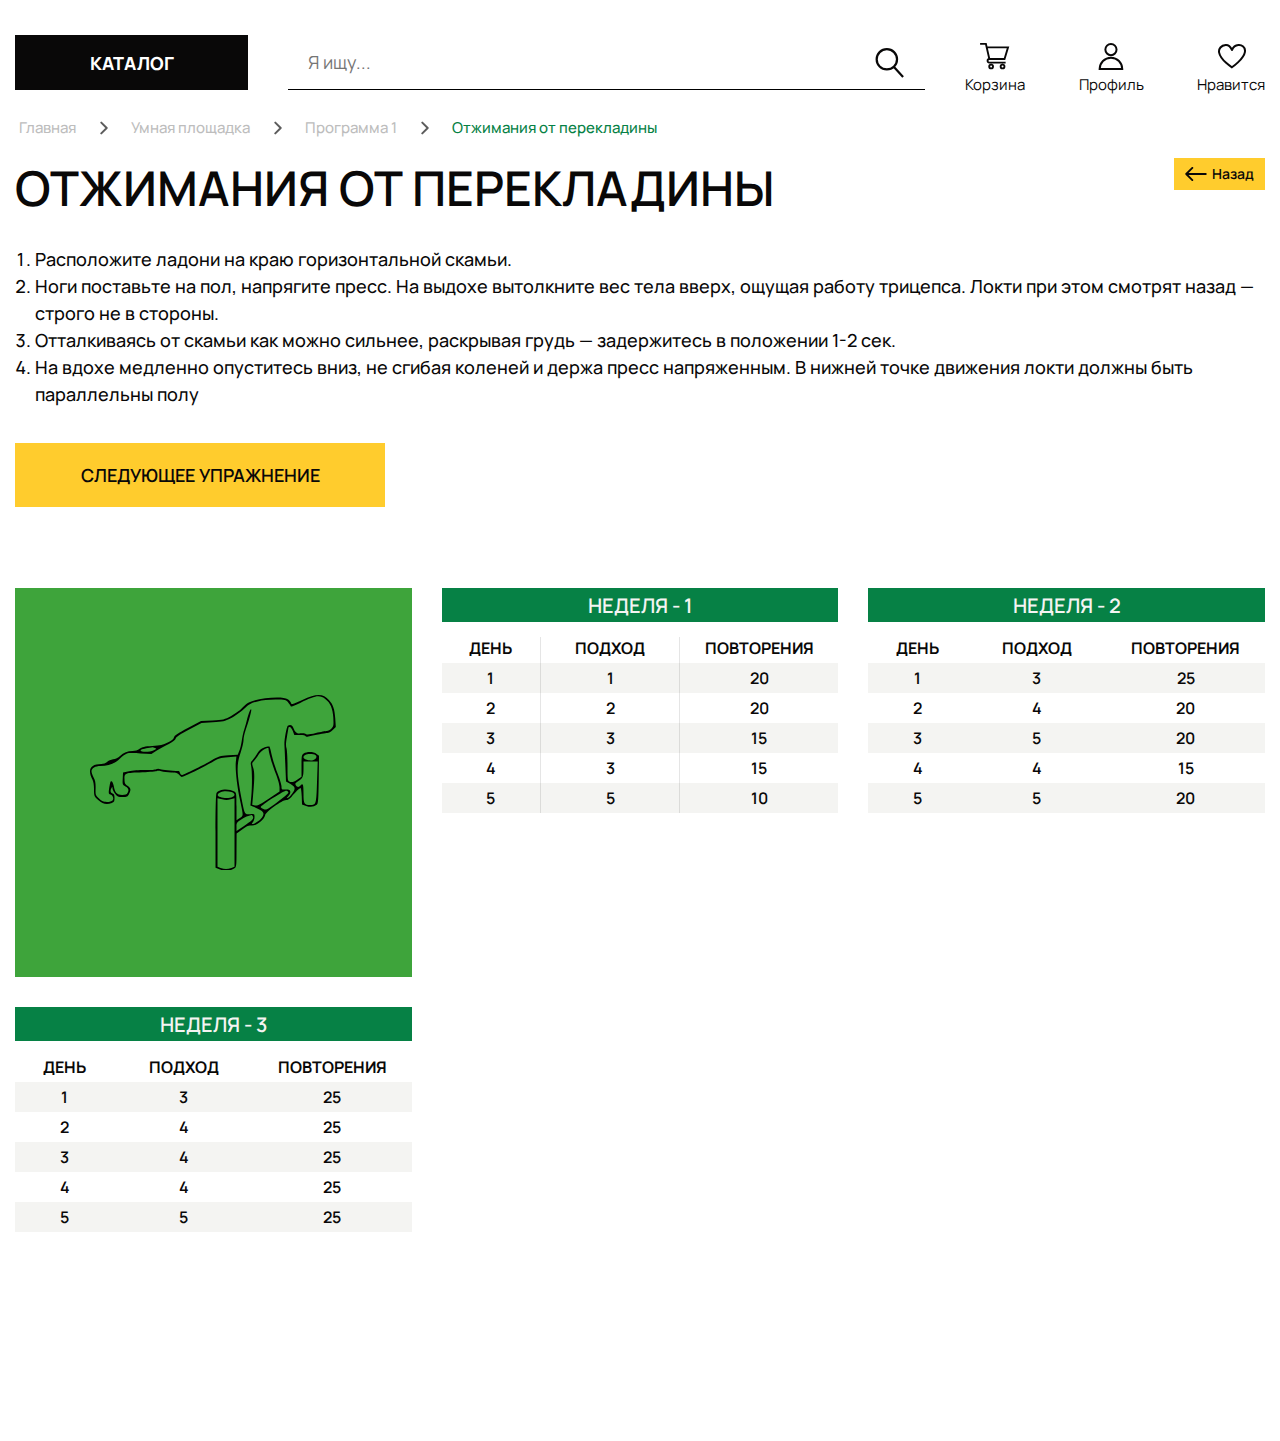
==== commit b5115f6e: "fix: svg for iphone bag" ====
--- a/chinning-1.html
+++ b/chinning-1.html
@@ -103,11 +103,7 @@
 
         <div class="training-card training-card--green training-card--top">
           <div class="training-card__img">
-            <svg viewBox="0 0 247 176" fill="none" xmlns="http://www.w3.org/2000/svg">
-              <path
-                d="M212.8 4.9C202.8 9.5 202 9.7 201.5 7.9C201.1 6.8 199.7 5.2 198.2 4.2C192.7 0.600003 166.4 3.1 158.3 8.1C156.6 9.2 153.8 11.7 152.1 13.6C150.4 15.5 145.7 18.8 141.7 20.9C134.9 24.5 133.8 24.8 123 25.5L111.5 26.1L98.2999 33.1C88.3999 38.3 84.8999 40.7 84.3999 42.4C84.0999 43.9 81.8999 45.6 78.1999 47.5C73.4999 49.9 70.7999 50.5 62.7999 51C54.8999 51.4 52.4999 52 50.0999 53.8C48.1999 55.2 45.5999 56 43.0999 56C37.8999 56 34.1999 57.5 30.4999 60.9C28.6999 62.6 25.8999 64 23.5999 64.3C21.4999 64.7 18.6999 65.8 17.4999 67C16.1999 68.2 13.9999 69 11.7999 69C0.999922 69 -2.30008 74.7 2.89992 84.5C3.89992 86.4 4.49992 90 4.49992 94.3C4.49992 101 4.59992 101.2 8.69992 105.1C13.1999 109.2 17.0999 110.1 22.3999 108C24.5999 107.2 24.9999 106.4 24.9999 103.1C24.9999 100 24.5999 99 22.9999 98.5C20.8999 97.8 20.3999 95.4 21.9999 93C22.7999 91.7 22.9999 91.8 22.9999 93.4C22.9999 94.5 24.0999 96.8 25.5999 98.7C27.7999 101.6 28.5999 102 32.9999 102C37.4999 102 38.0999 101.7 39.4999 99C41.6999 94.8 41.3999 93.3 37.9999 90.8C35.3999 88.9 34.9999 88 34.9999 83.9C34.9999 78.1 35.0999 78 52.9999 77.3C60.3999 77 66.8999 76.4 67.2999 76C67.7999 75.6 69.7999 75.7 71.7999 76.2C73.7999 76.7 78.1999 77.3 81.6999 77.4C86.9999 77.6 88.2999 78 89.5999 79.8C90.3999 81 91.6999 82 92.3999 82C94.0999 82 114.6 71.9 123 66.9C128.9 63.4 130.8 62.8 138.3 62.2L146.9 61.4L146.3 67C145.6 74.2 147.4 90.5 150.6 105.5C154 121.4 154 120.7 150.3 123.1L147 125.2V111.6C147 98.6 146.9 98 144.8 96.6C139.4 93.2 129.1 94 127 98C126.4 99.2 126 113.5 126 136.4V172.8L130.5 174.5C135.5 176.5 140.7 176.1 144.6 173.5C147 172 147 171.8 147 155.2L147.1 138.5L153 134.2C157.5 130.9 159.4 130.1 161.3 130.5C165.8 131.7 174.6 125.2 175.7 120C176.4 116.7 192.7 105 196.6 105C198.3 105 200.1 103.9 201.9 101.9C206 97 210.1 93 211.1 93C211.5 93 212 96.7 212.2 101.2L212.5 109.5L216.6 110.9C220.8 112.4 224.3 112 227.2 109.8C228.7 108.7 228.9 105.6 229.2 84.7L229.5 60.8L227.1 58.9C224.2 56.6 217.3 56.4 214.2 58.6C212.2 60 212 60.9 212 70.9V81.7L208 84.4C203.9 87.1 202.3 87.5 199.6 86.4C198.2 85.9 198 83.6 198 71C198 62.9 197.5 55 197 53.3C196.2 51.1 196.3 48 197.5 41.5C198.3 36.7 199 32.6 199 32.4C199 32.2 199.6 32 200.3 32C201.1 32 202.4 33.8 203.3 36L204.8 40H210.4C213.9 40 216 40.4 216 41.1C216 41.8 217 42 218.8 41.6C232 38.7 235.8 38 237.8 38C239.1 38 241.5 36.6 243.2 34.9L246.3 31.9L245.7 23C245.1 14 243.6 9.5 239.6 5.2C233.5 -1.6 227.2 -1.7 212.8 4.9ZM236 4.2C240.8 7.7 243.2 13.3 243.8 22.6C244.2 30.5 244.1 31.2 242 33.5C240.7 34.9 238.6 36 237.4 36C236.1 36 231.2 36.9 226.4 38C219.8 39.6 217.4 39.8 216.4 38.9C215.6 38.2 213.5 38 211.6 38.3C207.6 38.9 205.8 37.8 204 33.2C202.8 30.1 200.8 29.2 198.3 30.8C197.1 31.5 194.6 45.7 194.9 50C195 51.4 195.4 60.1 195.8 69.4L196.5 86.4L201 89C206 92 206.2 93.4 202.7 98.5C200.4 101.7 199 103 197.6 103C197 103 197.6 102.1 198.9 100.9C200.2 99.7 201 97.9 200.8 96.7C200.5 94.8 199.8 94.5 196.2 94.5C192.2 94.5 192 94.4 192 91.4C192 89.8 190.2 83.7 187.9 78C185.7 72.3 183.1 64.3 182.2 60.1C181.4 55.9 180.3 52.1 179.9 51.6C179.5 51.2 177.2 51.5 174.7 52.5C171.4 53.7 169.7 55.2 167.9 58.3C166.6 60.6 164.5 63.6 163.2 64.9C161.1 67 160.9 67.8 161.6 70.9C162.7 75.7 162.7 91.4 161.7 102L160.9 110.5L167.2 113.2C174.2 116.1 175.4 118.2 172.5 122.6C170.7 125.3 165.3 129 163.1 129C162 129 162 128.6 163.3 127.2C164.3 126.2 165 123.9 165 122.1C165 118.8 165 118.8 160.5 119.2C155.1 119.6 155.1 119.4 152.1 104C147.1 77.8 146.9 69.6 151 58C152.6 53.3 154 47.6 154 45.3C154 43.1 154.9 38.8 155.9 35.8C159.4 25.9 162.4 15 161.7 14.4C160.9 13.6 159.4 17.5 157 26.5C156 30.3 154.7 34.8 154.1 36.5C153.6 38.1 152.7 42.4 152.2 46C151.7 49.6 150.6 54.1 149.7 56.1L148.2 59.7L139 60.3C130.3 61 129.1 61.3 121.8 65.6C112 71.2 94.0999 80 92.3999 80C91.6999 80 90.7999 79.1 90.4999 78C90.1999 76.9 89.5999 76 89.1999 76C81.3999 75.8 72.8999 75 70.8999 74.2C69.1999 73.5 67.7999 73.5 66.5999 74.2C65.5999 74.8 60.3999 75.2 55.0999 75.1C49.7999 75.1 42.7999 75.6 39.4999 76.3L33.4999 77.6L33.1999 83.7C32.8999 89.6 32.9999 89.9 35.9999 91.6C39.1999 93.5 39.5999 95 37.9999 98.1C37.1999 99.5 35.8999 100 32.5999 100C27.4999 100 25.2999 97.6 24.1999 90.8C23.3999 86.4 21.4999 84.7 20.6999 87.7C20.3999 88.7 19.8999 91.6 19.4999 94.2C18.9999 98.3 19.0999 98.9 20.8999 99.5C23.3999 100.3 24.5999 103.6 22.9999 105.5C22.1999 106.4 19.9999 107 17.3999 107C13.8999 107 12.4999 106.4 9.49992 103.6C5.99992 100.2 5.89992 100 6.09992 93.3C6.19992 88 5.79992 85.6 4.09992 82.5C2.99992 80.4 1.99992 77.6 1.99992 76.3C1.99992 73.2 5.69992 71 10.9999 71C18.8999 71 25.6999 68.4 30.4999 63.5C32.7999 61.1 35.9999 58.8 37.4999 58.4C38.9999 58 45.0999 58 51.0999 58.4L61.8999 59L67.2999 55.6C70.2999 53.7 75.6999 50.7 79.2999 48.9C83.8999 46.6 85.9999 45 86.1999 43.6C86.3999 42.1 89.8999 39.7 99.1999 34.7L112 27.9L123.2 27.3C133.5 26.8 135.1 26.4 141.3 23.3C145.1 21.4 151 17.3 154.4 14.1C159.9 9 161.5 8.1 168.1 6.4C172.9 5.2 179.1 4.5 185.8 4.5C195.8 4.5 196.2 4.6 198.5 7.2C199.7 8.7 201 10.5 201.2 11.2C201.6 12.1 204.1 11.3 210.6 8.1C226.1 0.300003 230 -0.299997 236 4.2ZM65.4999 52.9C67.2999 53.6 67.1999 53.8 64.2999 55.3C59.2999 57.9 47.6999 57.1 51.9999 54.5C52.8999 54 59.9999 52.5 62.9999 52.2C63.2999 52.2 64.3999 52.5 65.4999 52.9ZM179 53.4C179 56.6 182.8 70 186 77.9C188.5 84.2 190 89.7 190 92.3V96.6L179.2 103.8C169.9 110 167.9 111 165.5 110.4L162.7 109.7L163.4 102.6C165.1 83.3 165.2 77.5 163.7 72.8C162.3 68.4 162.3 68 164.2 66.3C165.3 65.3 167.4 62.5 168.8 60.1C170.3 57.6 172.6 55.2 174.4 54.4C177.7 53 179 52.7 179 53.4ZM225.8 59.9C228.1 61.3 226.7 64.3 223.5 65.2C220 66.1 214 64.5 214 62.6C214 60.3 216.4 59 220.5 59C222.7 59 225.1 59.4 225.8 59.9ZM227.5 87C226.8 109.4 226.6 110 220.7 110C214.7 110 214 108.9 214 98.5C214 89.1 213.4 87.6 211 90.5C209.3 92.5 207.7 92.4 206.3 90.2C205.4 88.6 205.7 88 209 86C213.4 83.3 214 81.9 214 73V66.5H221.1H228.2L227.5 87ZM198.8 97.8C198.6 98.6 193.6 102.9 187.7 107.2C177.3 114.9 176.7 115.1 173.9 113.9C172.3 113.3 171.1 112.3 171.2 111.9C171.4 111.4 176.8 107.4 183.3 103.1C191.4 97.8 195.8 95.4 197.1 95.7C198.2 96 199 96.9 198.8 97.8ZM141.9 97.1C147.8 99.2 144.7 103 137.1 103C132.1 103 127.7 101.4 128.2 99.7C129.3 96.5 136.2 95.1 141.9 97.1ZM141.1 104.3L145 103.3V137.5V171.8L141.9 172.9C137.9 174.3 135.1 174.3 131.1 172.9L128 171.8V137.5V103.3L132.6 104.3C135.8 105.1 138.3 105.1 141.1 104.3ZM163.4 121.6C164.3 123.8 163.2 124.9 154.5 131L147 136.1V131.8C147 127.8 147.3 127.3 151.7 124.5C155.7 122 158.5 120.8 162.1 120.1C162.5 120.1 163.1 120.7 163.4 121.6Z"
-                fill="black" />
-            </svg>
+            <img src="img/routine/chinning-bar.svg" alt="Отжимания от перекладины">
           </div>
           <div class="training-card__text">
             <span>Отжимания от перекладины</span>
@@ -133,11 +129,7 @@
         <div class="chinning__collection">
           <div class="training-card training-card--green training-card--bottom">
             <div class="training-card__img">
-              <svg viewBox="0 0 247 176" fill="none" xmlns="http://www.w3.org/2000/svg">
-                <path
-                  d="M212.8 4.9C202.8 9.5 202 9.7 201.5 7.9C201.1 6.8 199.7 5.2 198.2 4.2C192.7 0.600003 166.4 3.1 158.3 8.1C156.6 9.2 153.8 11.7 152.1 13.6C150.4 15.5 145.7 18.8 141.7 20.9C134.9 24.5 133.8 24.8 123 25.5L111.5 26.1L98.2999 33.1C88.3999 38.3 84.8999 40.7 84.3999 42.4C84.0999 43.9 81.8999 45.6 78.1999 47.5C73.4999 49.9 70.7999 50.5 62.7999 51C54.8999 51.4 52.4999 52 50.0999 53.8C48.1999 55.2 45.5999 56 43.0999 56C37.8999 56 34.1999 57.5 30.4999 60.9C28.6999 62.6 25.8999 64 23.5999 64.3C21.4999 64.7 18.6999 65.8 17.4999 67C16.1999 68.2 13.9999 69 11.7999 69C0.999922 69 -2.30008 74.7 2.89992 84.5C3.89992 86.4 4.49992 90 4.49992 94.3C4.49992 101 4.59992 101.2 8.69992 105.1C13.1999 109.2 17.0999 110.1 22.3999 108C24.5999 107.2 24.9999 106.4 24.9999 103.1C24.9999 100 24.5999 99 22.9999 98.5C20.8999 97.8 20.3999 95.4 21.9999 93C22.7999 91.7 22.9999 91.8 22.9999 93.4C22.9999 94.5 24.0999 96.8 25.5999 98.7C27.7999 101.6 28.5999 102 32.9999 102C37.4999 102 38.0999 101.7 39.4999 99C41.6999 94.8 41.3999 93.3 37.9999 90.8C35.3999 88.9 34.9999 88 34.9999 83.9C34.9999 78.1 35.0999 78 52.9999 77.3C60.3999 77 66.8999 76.4 67.2999 76C67.7999 75.6 69.7999 75.7 71.7999 76.2C73.7999 76.7 78.1999 77.3 81.6999 77.4C86.9999 77.6 88.2999 78 89.5999 79.8C90.3999 81 91.6999 82 92.3999 82C94.0999 82 114.6 71.9 123 66.9C128.9 63.4 130.8 62.8 138.3 62.2L146.9 61.4L146.3 67C145.6 74.2 147.4 90.5 150.6 105.5C154 121.4 154 120.7 150.3 123.1L147 125.2V111.6C147 98.6 146.9 98 144.8 96.6C139.4 93.2 129.1 94 127 98C126.4 99.2 126 113.5 126 136.4V172.8L130.5 174.5C135.5 176.5 140.7 176.1 144.6 173.5C147 172 147 171.8 147 155.2L147.1 138.5L153 134.2C157.5 130.9 159.4 130.1 161.3 130.5C165.8 131.7 174.6 125.2 175.7 120C176.4 116.7 192.7 105 196.6 105C198.3 105 200.1 103.9 201.9 101.9C206 97 210.1 93 211.1 93C211.5 93 212 96.7 212.2 101.2L212.5 109.5L216.6 110.9C220.8 112.4 224.3 112 227.2 109.8C228.7 108.7 228.9 105.6 229.2 84.7L229.5 60.8L227.1 58.9C224.2 56.6 217.3 56.4 214.2 58.6C212.2 60 212 60.9 212 70.9V81.7L208 84.4C203.9 87.1 202.3 87.5 199.6 86.4C198.2 85.9 198 83.6 198 71C198 62.9 197.5 55 197 53.3C196.2 51.1 196.3 48 197.5 41.5C198.3 36.7 199 32.6 199 32.4C199 32.2 199.6 32 200.3 32C201.1 32 202.4 33.8 203.3 36L204.8 40H210.4C213.9 40 216 40.4 216 41.1C216 41.8 217 42 218.8 41.6C232 38.7 235.8 38 237.8 38C239.1 38 241.5 36.6 243.2 34.9L246.3 31.9L245.7 23C245.1 14 243.6 9.5 239.6 5.2C233.5 -1.6 227.2 -1.7 212.8 4.9ZM236 4.2C240.8 7.7 243.2 13.3 243.8 22.6C244.2 30.5 244.1 31.2 242 33.5C240.7 34.9 238.6 36 237.4 36C236.1 36 231.2 36.9 226.4 38C219.8 39.6 217.4 39.8 216.4 38.9C215.6 38.2 213.5 38 211.6 38.3C207.6 38.9 205.8 37.8 204 33.2C202.8 30.1 200.8 29.2 198.3 30.8C197.1 31.5 194.6 45.7 194.9 50C195 51.4 195.4 60.1 195.8 69.4L196.5 86.4L201 89C206 92 206.2 93.4 202.7 98.5C200.4 101.7 199 103 197.6 103C197 103 197.6 102.1 198.9 100.9C200.2 99.7 201 97.9 200.8 96.7C200.5 94.8 199.8 94.5 196.2 94.5C192.2 94.5 192 94.4 192 91.4C192 89.8 190.2 83.7 187.9 78C185.7 72.3 183.1 64.3 182.2 60.1C181.4 55.9 180.3 52.1 179.9 51.6C179.5 51.2 177.2 51.5 174.7 52.5C171.4 53.7 169.7 55.2 167.9 58.3C166.6 60.6 164.5 63.6 163.2 64.9C161.1 67 160.9 67.8 161.6 70.9C162.7 75.7 162.7 91.4 161.7 102L160.9 110.5L167.2 113.2C174.2 116.1 175.4 118.2 172.5 122.6C170.7 125.3 165.3 129 163.1 129C162 129 162 128.6 163.3 127.2C164.3 126.2 165 123.9 165 122.1C165 118.8 165 118.8 160.5 119.2C155.1 119.6 155.1 119.4 152.1 104C147.1 77.8 146.9 69.6 151 58C152.6 53.3 154 47.6 154 45.3C154 43.1 154.9 38.8 155.9 35.8C159.4 25.9 162.4 15 161.7 14.4C160.9 13.6 159.4 17.5 157 26.5C156 30.3 154.7 34.8 154.1 36.5C153.6 38.1 152.7 42.4 152.2 46C151.7 49.6 150.6 54.1 149.7 56.1L148.2 59.7L139 60.3C130.3 61 129.1 61.3 121.8 65.6C112 71.2 94.0999 80 92.3999 80C91.6999 80 90.7999 79.1 90.4999 78C90.1999 76.9 89.5999 76 89.1999 76C81.3999 75.8 72.8999 75 70.8999 74.2C69.1999 73.5 67.7999 73.5 66.5999 74.2C65.5999 74.8 60.3999 75.2 55.0999 75.1C49.7999 75.1 42.7999 75.6 39.4999 76.3L33.4999 77.6L33.1999 83.7C32.8999 89.6 32.9999 89.9 35.9999 91.6C39.1999 93.5 39.5999 95 37.9999 98.1C37.1999 99.5 35.8999 100 32.5999 100C27.4999 100 25.2999 97.6 24.1999 90.8C23.3999 86.4 21.4999 84.7 20.6999 87.7C20.3999 88.7 19.8999 91.6 19.4999 94.2C18.9999 98.3 19.0999 98.9 20.8999 99.5C23.3999 100.3 24.5999 103.6 22.9999 105.5C22.1999 106.4 19.9999 107 17.3999 107C13.8999 107 12.4999 106.4 9.49992 103.6C5.99992 100.2 5.89992 100 6.09992 93.3C6.19992 88 5.79992 85.6 4.09992 82.5C2.99992 80.4 1.99992 77.6 1.99992 76.3C1.99992 73.2 5.69992 71 10.9999 71C18.8999 71 25.6999 68.4 30.4999 63.5C32.7999 61.1 35.9999 58.8 37.4999 58.4C38.9999 58 45.0999 58 51.0999 58.4L61.8999 59L67.2999 55.6C70.2999 53.7 75.6999 50.7 79.2999 48.9C83.8999 46.6 85.9999 45 86.1999 43.6C86.3999 42.1 89.8999 39.7 99.1999 34.7L112 27.9L123.2 27.3C133.5 26.8 135.1 26.4 141.3 23.3C145.1 21.4 151 17.3 154.4 14.1C159.9 9 161.5 8.1 168.1 6.4C172.9 5.2 179.1 4.5 185.8 4.5C195.8 4.5 196.2 4.6 198.5 7.2C199.7 8.7 201 10.5 201.2 11.2C201.6 12.1 204.1 11.3 210.6 8.1C226.1 0.300003 230 -0.299997 236 4.2ZM65.4999 52.9C67.2999 53.6 67.1999 53.8 64.2999 55.3C59.2999 57.9 47.6999 57.1 51.9999 54.5C52.8999 54 59.9999 52.5 62.9999 52.2C63.2999 52.2 64.3999 52.5 65.4999 52.9ZM179 53.4C179 56.6 182.8 70 186 77.9C188.5 84.2 190 89.7 190 92.3V96.6L179.2 103.8C169.9 110 167.9 111 165.5 110.4L162.7 109.7L163.4 102.6C165.1 83.3 165.2 77.5 163.7 72.8C162.3 68.4 162.3 68 164.2 66.3C165.3 65.3 167.4 62.5 168.8 60.1C170.3 57.6 172.6 55.2 174.4 54.4C177.7 53 179 52.7 179 53.4ZM225.8 59.9C228.1 61.3 226.7 64.3 223.5 65.2C220 66.1 214 64.5 214 62.6C214 60.3 216.4 59 220.5 59C222.7 59 225.1 59.4 225.8 59.9ZM227.5 87C226.8 109.4 226.6 110 220.7 110C214.7 110 214 108.9 214 98.5C214 89.1 213.4 87.6 211 90.5C209.3 92.5 207.7 92.4 206.3 90.2C205.4 88.6 205.7 88 209 86C213.4 83.3 214 81.9 214 73V66.5H221.1H228.2L227.5 87ZM198.8 97.8C198.6 98.6 193.6 102.9 187.7 107.2C177.3 114.9 176.7 115.1 173.9 113.9C172.3 113.3 171.1 112.3 171.2 111.9C171.4 111.4 176.8 107.4 183.3 103.1C191.4 97.8 195.8 95.4 197.1 95.7C198.2 96 199 96.9 198.8 97.8ZM141.9 97.1C147.8 99.2 144.7 103 137.1 103C132.1 103 127.7 101.4 128.2 99.7C129.3 96.5 136.2 95.1 141.9 97.1ZM141.1 104.3L145 103.3V137.5V171.8L141.9 172.9C137.9 174.3 135.1 174.3 131.1 172.9L128 171.8V137.5V103.3L132.6 104.3C135.8 105.1 138.3 105.1 141.1 104.3ZM163.4 121.6C164.3 123.8 163.2 124.9 154.5 131L147 136.1V131.8C147 127.8 147.3 127.3 151.7 124.5C155.7 122 158.5 120.8 162.1 120.1C162.5 120.1 163.1 120.7 163.4 121.6Z"
-                  fill="black" />
-              </svg>
+              <img src="img/routine/chinning-bar.svg" alt="Отжимания от перекладины">
             </div>
           </div>
           <table class="chinning__table table">
--- a/css/style.min.css
+++ b/css/style.min.css
@@ -1 +1 @@
-@font-face{font-family:Manrope;font-display:swap;src:url(../fonts/Manrope-Regular.woff2) format("woff2"),url(../fonts/Manrope-Regular.woff) format("woff");font-weight:400;font-style:normal}@font-face{font-family:Manrope;font-display:swap;src:url(../fonts/Manrope-Medium.woff2) format("woff2"),url(../fonts/Manrope-Medium.woff) format("woff");font-weight:500;font-style:normal}@font-face{font-family:Manrope;font-display:swap;src:url(../fonts/Manrope-SemiBold.woff2) format("woff2"),url(../fonts/Manrope-SemiBold.woff) format("woff");font-weight:600;font-style:normal}@font-face{font-family:Manrope;font-display:swap;src:url(../fonts/Manrope-Bold.woff2) format("woff2"),url(../fonts/Manrope-Bold.woff) format("woff");font-weight:700;font-style:normal}@font-face{font-family:Manrope;font-display:swap;src:url(../fonts/Manrope-ExtraBold.woff2) format("woff2"),url(../fonts/Manrope-ExtraBold.woff) format("woff");font-weight:800;font-style:normal}*{padding:0;margin:0;border:0}*,:after,:before{-webkit-box-sizing:border-box;box-sizing:border-box}html{scroll-behavior:smooth}body,html{height:100%;min-width:320px}body{color:#828282;line-height:1;font-family:Manrope;font-size:18px;-ms-text-size-adjust:100%;-moz-text-size-adjust:100%;-webkit-text-size-adjust:100%;-webkit-font-smoothing:antialiased;-moz-osx-font-smoothing:grayscale}button,input,textarea{font-family:Manrope;font-size:inherit}button{cursor:pointer;color:inherit;background-color:inherit}a{color:inherit}a:link,a:visited{text-decoration:none}a:hover{text-decoration:none}ul li{list-style:none}img{vertical-align:top}h1,h2,h3,h4,h5,h6{font-weight:inherit;font-size:inherit}body{background-color:#fff}.container{max-width:1680px;margin:0 auto;padding:50px 15px 75px}.header{display:-webkit-box;display:-ms-flexbox;display:flex;-webkit-box-align:center;-ms-flex-align:center;align-items:center;gap:40px;margin-bottom:40px}.header__btn{-webkit-box-flex:0;-ms-flex:0 0 233px;flex:0 0 233px;height:100%;height:55px}.header__form{-webkit-box-flex:0;-ms-flex:0 1 970px;flex:0 1 970px;position:relative;height:55px;margin-left:auto}.header__profile{-webkit-box-flex:0;-ms-flex:0 0 300px;flex:0 0 300px;display:-webkit-box;display:-ms-flexbox;display:flex;-webkit-box-align:end;-ms-flex-align:end;align-items:end;-webkit-box-pack:justify;-ms-flex-pack:justify;justify-content:space-between;-webkit-column-gap:15px;-moz-column-gap:15px;column-gap:15px;min-height:55px;margin-left:20px}.form-header__input{width:100%;padding:15px 66px 15px 20px;border-bottom:1px solid #000}.form-header__button{position:absolute;right:20px;top:50%;-webkit-transform:translateY(-50%) scale(1);-ms-transform:translateY(-50%) scale(1);transform:translateY(-50%) scale(1);width:30px;height:30px;-webkit-transition:-webkit-transform .3s ease 0s;transition:-webkit-transform .3s ease 0s;-o-transition:transform .3s ease 0s;transition:transform .3s ease 0s;transition:transform .3s ease 0s,-webkit-transform .3s ease 0s}.form-header__button:active{-webkit-transform:translateY(-50%) scale(.9);-ms-transform:translateY(-50%) scale(.9);transform:translateY(-50%) scale(.9)}.form-header__button:hover svg{stroke:#ffcc2d}.form-header__button svg{width:100%;height:100%;stroke:#090808;-webkit-transition:stroke .3s ease 0s;-o-transition:stroke .3s ease 0s;transition:stroke .3s ease 0s}.profile-card{display:block;-webkit-transform:scale(1);-ms-transform:scale(1);transform:scale(1);-webkit-transition:-webkit-transform .3s ease 0s;transition:-webkit-transform .3s ease 0s;-o-transition:transform .3s ease 0s;transition:transform .3s ease 0s;transition:transform .3s ease 0s,-webkit-transform .3s ease 0s}.profile-card:hover svg{stroke:#ffcc2d}.profile-card:active{-webkit-transform:scale(.95);-ms-transform:scale(.95);transform:scale(.95)}.profile-card__logo{display:-webkit-box;display:-ms-flexbox;display:flex;-webkit-box-pack:center;-ms-flex-pack:center;justify-content:center;margin-bottom:10px;height:27px}.profile-card__logo svg{height:100%;stroke:#090808;-webkit-transition:stroke .3s ease 0s;-o-transition:stroke .3s ease 0s;transition:stroke .3s ease 0s}.profile-card__descr{font-weight:400;font-size:15px;line-height:.7;text-align:center;color:#090808}.chinning__header,.playground__title,.routine__header{margin-bottom:30px}.chinning__descr,.playground__descr,.routine__descr{margin-bottom:35px}.chinning__button,.playground__button,.routine__button{margin-bottom:81px}.section-header{position:relative}.section-header .title-group{display:-webkit-box;display:-ms-flexbox;display:flex;-webkit-box-align:center;-ms-flex-align:center;align-items:center;-webkit-box-pack:justify;-ms-flex-pack:justify;justify-content:space-between;-ms-flex-wrap:wrap;flex-wrap:wrap;gap:20px;margin-bottom:23px}.section-header .title-group a{margin-top:-28px}.main-title{font-weight:600;font-size:48px;line-height:1.375;text-transform:uppercase;color:#090808}.main-title--mobi-big{line-height:.8}.main-subtitle{color:#090808}.main-descr{max-width:1091px;line-height:1.2777777778}.main-descr--black{max-width:100%;padding-left:20px;font-weight:500;font-size:18px;line-height:1.5;color:#090808}.btn{display:-webkit-box;display:-ms-flexbox;display:flex;-webkit-box-align:center;-ms-flex-align:center;align-items:center;-webkit-box-pack:center;-ms-flex-pack:center;justify-content:center;font-size:18px;font-weight:600;text-transform:uppercase;cursor:pointer;-webkit-transition:-webkit-box-shadow .3s ease 0s,-webkit-transform .3s ease 0s;transition:-webkit-box-shadow .3s ease 0s,-webkit-transform .3s ease 0s;-o-transition:box-shadow .3s ease 0s,transform .3s ease 0s;transition:box-shadow .3s ease 0s,transform .3s ease 0s;transition:box-shadow .3s ease 0s,transform .3s ease 0s,-webkit-box-shadow .3s ease 0s,-webkit-transform .3s ease 0s;-webkit-transform:scale(1);-ms-transform:scale(1);transform:scale(1)}.btn:hover{-webkit-box-shadow:0 0 5px rgba(0,0,0,.3);box-shadow:0 0 5px rgba(0,0,0,.3)}.btn:active{-webkit-transform:scale(.98);-ms-transform:scale(.98);transform:scale(.98)}.btn--black{font-weight:800;color:#fff;background-color:#090808}.btn--black:hover{-webkit-box-shadow:0 0 7px rgba(0,0,0,.9);box-shadow:0 0 7px rgba(0,0,0,.9)}.btn--orange{color:#090808;background-color:#ffcc2d;max-width:370px;min-width:280px;height:64px}.btn--back{min-width:91px;min-height:32px;background-color:#ffcc2d;color:#090808;font-size:14px;text-transform:capitalize}.btn--back svg{width:22px;height:14px}.btn--back span{margin-left:5px}.breadcrumb{margin-left:4px;margin-bottom:30px}.breadcrumb__list{display:-webkit-box;display:-ms-flexbox;display:flex;-webkit-box-align:center;-ms-flex-align:center;align-items:center;-ms-flex-wrap:wrap;flex-wrap:wrap;-webkit-column-gap:55px;-moz-column-gap:55px;column-gap:55px;row-gap:10px;font-weight:500;font-size:15px;color:#bdbdbd}.breadcrumb__list:not(:last-child){color:#068145}.breadcrumb__item{position:relative}.breadcrumb__item:not(:last-child)::after{content:"";position:absolute;right:-28px;top:50%;-webkit-transform:translate(50%,-50%);-ms-transform:translate(50%,-50%);transform:translate(50%,-50%);width:8px;height:14px;background-image:url(../img/arrow.svg)}.breadcrumb__item:last-child{color:#068145}.breadcrumb__item a{-webkit-transition:color .3s ease 0s;-o-transition:color .3s ease 0s;transition:color .3s ease 0s}.breadcrumb__item a:hover{color:#090808}.card-playground{position:relative;display:block;-webkit-transform:scale(1);-ms-transform:scale(1);transform:scale(1);-webkit-transition:-webkit-box-shadow .3s ease 0s,-webkit-transform .3s ease 0s;transition:-webkit-box-shadow .3s ease 0s,-webkit-transform .3s ease 0s;-o-transition:box-shadow .3s ease 0s,transform .3s ease 0s;transition:box-shadow .3s ease 0s,transform .3s ease 0s;transition:box-shadow .3s ease 0s,transform .3s ease 0s,-webkit-box-shadow .3s ease 0s,-webkit-transform .3s ease 0s}.card-playground:hover{-webkit-transform:scale(1.01);-ms-transform:scale(1.01);transform:scale(1.01);-webkit-box-shadow:0 0 5px rgba(0,0,0,.3);box-shadow:0 0 5px rgba(0,0,0,.3)}.card-playground:active{-webkit-transform:scale(.99);-ms-transform:scale(.99);transform:scale(.99)}.card-playground__img{position:relative;width:100%;height:100%}.card-playground__img img{width:100%;height:100%;-o-object-fit:cover;object-fit:cover}.card-playground__img::after{content:"";position:absolute;left:0;top:0;width:100%;height:100%;background:-o-radial-gradient(0 -4.93%,133.55% 429.94%,rgba(255,255,255,0) 34.53%,#fff 80.89%);background:radial-gradient(133.55% 429.94% at 0 -4.93%,rgba(255,255,255,0) 34.53%,#fff 80.89%)}.card-playground__info{position:absolute;left:0;bottom:0;z-index:5;width:100%}.card-playground .info-card{display:-webkit-box;display:-ms-flexbox;display:flex;-webkit-box-align:center;-ms-flex-align:center;align-items:center;-webkit-box-pack:justify;-ms-flex-pack:justify;justify-content:space-between;gap:10px;padding:23px 40px;background-color:#3ea43b}.card-playground .info-card__logo{display:-webkit-box;display:-ms-flexbox;display:flex;-webkit-box-align:center;-ms-flex-align:center;align-items:center;-webkit-box-pack:center;-ms-flex-pack:center;justify-content:center;width:44px;height:44px;background-color:#fff;border-radius:50%}.card-playground .info-card__logo svg{width:100%}.card-playground .info-card__text{display:-webkit-box;display:-ms-flexbox;display:flex;-webkit-box-orient:vertical;-webkit-box-direction:normal;-ms-flex-direction:column;flex-direction:column;-webkit-box-pack:justify;-ms-flex-pack:justify;justify-content:space-between;-webkit-box-align:end;-ms-flex-align:end;align-items:end;color:#fff}.card-playground .info-card__title{font-weight:700;font-size:24px}.training-card{position:relative}.training-card--green{background-color:#3ea43b}.training-card--blue{background-color:#4d7fca}.training-card--orange{background-color:#ffcc2d}.training-card--pink{background:-webkit-gradient(linear,left top,left bottom,from(#ff6262),to(#e82d2d));background:-o-linear-gradient(top,#ff6262 0,#e82d2d 100%);background:linear-gradient(180deg,#ff6262 0,#e82d2d 100%)}.training-card__img{height:78%;display:-webkit-box;display:-ms-flexbox;display:flex;-webkit-box-align:center;-ms-flex-align:center;align-items:center;-webkit-box-pack:center;-ms-flex-pack:center;justify-content:center}.training-card__img svg{max-width:65%;max-height:90%}.training-card__text{position:absolute;bottom:0;left:0;width:100%;-webkit-box-flex:0;-ms-flex:0 0 84px;flex:0 0 84px;padding:13px 40px 13px 40px;font-weight:600;font-size:24px;line-height:1.2083333333;color:#fff;background-color:#090808}.training-card__text span{display:block;max-width:260px}.training-card--top{display:none}.training-card--top svg{width:100%;height:100%}.training-card--top .training-card__img{height:83%}.training-card--top .training-card__text span{max-width:100%}.training-card--bottom{-ms-flex-item-align:stretch;-ms-grid-row-align:stretch;align-self:stretch}.training-card--bottom .training-card__img{height:100%;width:100%}a.training-card{-webkit-transition:-webkit-box-shadow .3s ease 0s,-webkit-transform .3s ease 0s;transition:-webkit-box-shadow .3s ease 0s,-webkit-transform .3s ease 0s;-o-transition:box-shadow .3s ease 0s,transform .3s ease 0s;transition:box-shadow .3s ease 0s,transform .3s ease 0s;transition:box-shadow .3s ease 0s,transform .3s ease 0s,-webkit-box-shadow .3s ease 0s,-webkit-transform .3s ease 0s;-webkit-transform:scale(1);-ms-transform:scale(1);transform:scale(1)}a.training-card:hover{-webkit-transform:scale(1.01);-ms-transform:scale(1.01);transform:scale(1.01)}a.training-card:active{-webkit-transform:scale(.99);-ms-transform:scale(.99);transform:scale(.99)}.exerciser{display:none}.exerciser__title{margin-bottom:25px}.exerciser__card{height:280px;width:100%;padding:19px 22px 16px 9px}.exerciser__img{padding:0 33px 7px 0;margin-bottom:7px}.exerciser__name{font-weight:700;font-size:18px;text-align:right;color:#090808}.playground__routine{display:-ms-grid;display:grid;grid-template-columns:repeat(auto-fit,minmax(355px,1fr));grid-auto-rows:287px;gap:30px}.routine__collection{display:-ms-grid;display:grid;grid-template-columns:repeat(auto-fit,minmax(355px,1fr));grid-auto-rows:384px;gap:30px}.chinning__mobititle{display:none}.chinning__collection{display:-ms-grid;display:grid;grid-template-columns:repeat(auto-fit,minmax(355px,1fr));grid-auto-rows:389px;gap:30px;-webkit-box-align:start;-ms-flex-align:start;align-items:start}.chinning__exerciser{margin-top:38px}.table{border-collapse:collapse;-webkit-box-align:start;-ms-flex-align:start;align-items:start;font-weight:600;font-size:16px;line-height:22px;text-align:center;text-transform:uppercase;color:#090808}.table__title{padding:7px 0;margin-bottom:15px;height:34px;width:100%;vertical-align:middle;background-color:#068145;font-weight:600;font-size:20px;text-transform:uppercase;color:#f4f4f2}.table__head{height:26px;vertical-align:top}.table__row{height:30px}.table__row:nth-child(odd){background-color:#f4f4f2}.table__column:not(:last-child){border-right:1px solid rgba(0,0,0,.1)}.table__column--first{width:25%}.table__column--second{width:35%}.table__column--third{width:40px}@media (max-width:1680px){.header__profile{margin-left:0}}@media (max-width:1640px){.container{padding-top:35px;padding-bottom:45px}.header{margin-bottom:30px}.chinning__header,.playground__title,.routine__header{margin-bottom:25px}.breadcrumb{margin-bottom:20px}}@media (max-width:1240px){.chinning__button,.playground__button,.routine__button{margin-bottom:65px}.main-title{font-size:46px}.training-card__img svg{max-width:55%;max-height:80%}}@media (max-width:992px){.section-header .title-group a{margin-top:0}.main-title{font-size:41px}.training-card__img svg{max-width:65%}.playground__routine{gap:25px}.routine__collection{gap:20px}.routine__collection{-ms-grid-columns:(minmax(132px,1fr))[2];grid-template-columns:repeat(2,minmax(132px,1fr))}}@media (max-width:885px){.header__btn{-ms-flex-negative:1;flex-shrink:1}.header__form{-webkit-box-flex:0;-ms-flex:0 0 240px;flex:0 0 240px;margin:0}.header__profile{-ms-flex-negative:1;flex-shrink:1}}@media (max-width:768px){.container{padding-top:25px 0;padding-bottom:30px}.header{margin-bottom:20px}.header__btn{height:45px;-webkit-box-flex:0;-ms-flex:0 0 187px;flex:0 0 187px}.header__form{height:45px}.header__profile{-webkit-box-flex:0;-ms-flex:0 1 218px;flex:0 1 218px;min-height:28px}.form-header__input{padding:10px 50px 10px 10px}.form-header__button{right:10px}.form-header__button{width:25px;height:28px}.profile-card__logo{margin-bottom:0}.profile-card__descr{display:none}.chinning__header,.playground__title,.routine__header{margin-bottom:15px}.chinning__button,.playground__button,.routine__button{max-width:355px;margin-bottom:57px}.main-title{font-size:36px}.main-descr{max-width:655px}.btn{font-size:16px}.breadcrumb{margin-bottom:18px}.card-playground .info-card{padding:17px 25px}.training-card__img{height:76%}.training-card__text{-webkit-box-flex:0;-ms-flex:0 1 auto;flex:0 1 auto}.training-card--top{display:block;margin-bottom:30px}.training-card--bottom{display:none}.playground__routine{grid-template-columns:repeat(auto-fit,minmax(330px,1fr));gap:20px}.routine__collection{-ms-grid-columns:(minmax(132px,1fr))[2];grid-template-columns:repeat(2,minmax(132px,1fr))}.chinning__collection{grid-auto-rows:-webkit-min-content;grid-auto-rows:min-content}}@media (max-width:768px) and (max-width:320px){.training-card--top{height:282px}.routine__collection{grid-auto-rows:142px}}@media (max-width:740px){.training-card__text{padding:8px 10px}}@media (max-width:740px) and (max-width:320px){.training-card__text{font-size:12px}}@media (max-width:650px){.header{-ms-flex-wrap:wrap;flex-wrap:wrap;row-gap:20px;-webkit-column-gap:4%;-moz-column-gap:4%;column-gap:4%}.header__btn{-webkit-box-flex:0;-ms-flex:0 1 48%;flex:0 1 48%;-webkit-box-ordinal-group:2;-ms-flex-order:1;order:1}.header__form{-webkit-box-ordinal-group:4;-ms-flex-order:3;order:3;-webkit-box-flex:1;-ms-flex:1 1 100%;flex:1 1 100%}.header__profile{-webkit-box-flex:0;-ms-flex:0 1 48%;flex:0 1 48%;-webkit-box-ordinal-group:3;-ms-flex-order:2;order:2}.main-title{font-size:32px}.training-card__img svg{max-width:80%}}@media (max-width:480px){.header__btn{-webkit-box-flex:0;-ms-flex:0 1 60%;flex:0 1 60%}.header__profile{-webkit-box-flex:0;-ms-flex:0 1 36%;flex:0 1 36%}.section-header .title-group{gap:15px}.section-header .title-group h1{-webkit-box-ordinal-group:3;-ms-flex-order:2;order:2;-webkit-box-flex:1;-ms-flex:1 1 100%;flex:1 1 100%}.section-header .title-group a{-webkit-box-ordinal-group:2;-ms-flex-order:1;order:1}.main-title{font-size:28px}.card-playground .info-card{padding:10px 20px}.training-card__img svg{max-width:70%}.training-card__text span{max-width:130px}.training-card__text{font-size:12px}.training-card--top .training-card__img{height:100%}.training-card--top .training-card__text{display:none}.training-card--top{margin-bottom:15px}.chinning__collection{-ms-grid-columns:1fr;grid-template-columns:1fr}}@media (max-width:360px){.container{padding-top:20px;padding-bottom:25px}.header{-webkit-column-gap:20%;-moz-column-gap:20%;column-gap:20%}.header__btn{-webkit-box-flex:0;-ms-flex:0 1 100%;flex:0 1 100%}.header__form{-webkit-box-ordinal-group:3;-ms-flex-order:2;order:2;-webkit-box-flex:0;-ms-flex:0 0 25px;flex:0 0 25px}.header__profile{-webkit-box-flex:1;-ms-flex:1 1 auto;flex:1 1 auto;-webkit-box-ordinal-group:4;-ms-flex-order:3;order:3;-webkit-box-pack:justify;-ms-flex-pack:justify;justify-content:space-between}.form-header__input{display:none}.form-header__input.active{display:block;width:100%}.form-header__button{right:0}.chinning__header,.playground__title,.routine__header{margin-bottom:15px}.chinning__button,.playground__button,.routine__button{margin-bottom:32px}.main-title{font-size:20px}.main-title--mobi-big{font-size:26px}.main-title--large{font-size:26px}.main-descr{font-size:15px}.main-descr--black{font-size:15px}.btn--orange{height:48px}.card-playground .info-card__logo{width:23px;height:23px}.card-playground .info-card__logo svg{width:12px;height:12px}.card-playground .info-card__title{font-size:18px}.card-playground .info-card__descr{font-size:12px}.training-card__img svg{width:100%;max-height:70%}.playground__descr span{display:none}.playground__routine{-ms-grid-columns:1fr;grid-template-columns:1fr;grid-auto-rows:152px}}@media (max-width:320px){.exerciser{display:block}.chinning__title{display:none}.chinning__mobititle{display:block;margin-bottom:15px}}@media (max-width:740px) and (min-width:320px) and (max-width:740px){@supports (font-size:clamp(12px ,2.8571428571px + 2.8571428571vw ,24px)){.training-card__text{font-size:clamp(12px ,2.8571428571px + 2.8571428571vw ,24px)}}@supports not (font-size:clamp(12px ,2.8571428571px + 2.8571428571vw ,24px)){.training-card__text{font-size:calc(12px + .75 * (100vw - 320px)/ 26.25)}}}@media (max-width:768px) and (min-width:320px) and (max-width:768px){@supports (height:clamp(282px ,249.8571428571px + 10.0446428571vw ,327px)){.training-card--top{height:clamp(282px ,249.8571428571px + 10.0446428571vw ,327px)}}@supports not (height:clamp(282px ,249.8571428571px + 10.0446428571vw ,327px)){.training-card--top{height:calc(282px + 2.8125 * (100vw - 320px)/ 28)}}@supports (grid-auto-rows:clamp(142px ,-10.1428571429px + 47.5446428571vw ,355px)){.routine__collection{grid-auto-rows:clamp(142px ,-10.1428571429px + 47.5446428571vw ,355px)}}@supports not (grid-auto-rows:clamp(142px ,-10.1428571429px + 47.5446428571vw ,355px)){.routine__collection{grid-auto-rows:calc(142px + 13.3125 * (100vw - 320px)/ 28)}}}+a,button{color:inherit}.form-header__button svg,.profile-card__logo svg{height:100%;stroke:#090808;transition:stroke .3s}.btn,.main-title{text-transform:uppercase}.btn,button{cursor:pointer}.breadcrumb__item:last-child,.breadcrumb__list:not(:last-child){color:#068145}@font-face{font-family:Manrope;font-display:swap;src:url("../fonts/Manrope-Regular.woff2") format("woff2"),url("../fonts/Manrope-Regular.woff") format("woff");font-weight:400;font-style:normal}@font-face{font-family:Manrope;font-display:swap;src:url("../fonts/Manrope-Medium.woff2") format("woff2"),url("../fonts/Manrope-Medium.woff") format("woff");font-weight:500;font-style:normal}@font-face{font-family:Manrope;font-display:swap;src:url("../fonts/Manrope-SemiBold.woff2") format("woff2"),url("../fonts/Manrope-SemiBold.woff") format("woff");font-weight:600;font-style:normal}@font-face{font-family:Manrope;font-display:swap;src:url("../fonts/Manrope-Bold.woff2") format("woff2"),url("../fonts/Manrope-Bold.woff") format("woff");font-weight:700;font-style:normal}@font-face{font-family:Manrope;font-display:swap;src:url("../fonts/Manrope-ExtraBold.woff2") format("woff2"),url("../fonts/Manrope-ExtraBold.woff") format("woff");font-weight:800;font-style:normal}*{padding:0;margin:0;border:0}*,:after,:before{box-sizing:border-box}html{scroll-behavior:smooth}body,html{height:100%;min-width:320px}body{color:#828282;line-height:1;font-family:Manrope;font-size:18px;-ms-text-size-adjust:100%;-moz-text-size-adjust:100%;-webkit-text-size-adjust:100%;-webkit-font-smoothing:antialiased;-moz-osx-font-smoothing:grayscale;background-color:#fff}button,input,textarea{font-family:Manrope;font-size:inherit}button{background-color:inherit}a:hover,a:link,a:visited{text-decoration:none}ul li{list-style:none}img{vertical-align:top}h1,h2,h3,h4,h5,h6{font-weight:inherit;font-size:inherit}.container{max-width:1680px;margin:0 auto;padding:50px 15px 75px}@media (max-width:1640px){.container{padding-top:35px;padding-bottom:45px}}@media (max-width:768px){.container{padding-top:25px 0;padding-bottom:30px}}.header{display:flex;align-items:center;gap:40px;margin-bottom:40px}@media (max-width:1640px){.header{margin-bottom:30px}}.header__btn{flex:0 0 233px;height:55px}@media (max-width:885px){.header__btn{flex-shrink:1}}@media (max-width:768px){.header{margin-bottom:20px}.header__btn{height:45px;flex:0 0 187px}}@media (max-width:650px){.header{flex-wrap:wrap;row-gap:20px;column-gap:4%}.header__btn{flex:0 1 48%;order:1}}@media (max-width:480px){.header__btn{flex:0 1 60%}}.header__form{flex:0 1 970px;position:relative;height:55px;margin-left:auto}.header__profile{flex:0 0 300px;display:flex;align-items:end;justify-content:space-between;column-gap:15px;min-height:55px;margin-left:20px}@media (max-width:1680px){.header__profile{margin-left:0}}@media (max-width:885px){.header__form{flex:0 0 240px;margin:0}.header__profile{flex-shrink:1}}@media (max-width:768px){.header__form{height:45px}.header__profile{flex:0 1 218px;min-height:28px}}@media (max-width:650px){.header__form{order:3;flex:1 1 100%}.header__profile{flex:0 1 48%;order:2}}@media (max-width:480px){.header__profile{flex:0 1 36%}}.form-header__input{width:100%;padding:15px 66px 15px 20px;border-bottom:1px solid #000}.form-header__button{position:absolute;right:20px;top:50%;transform:translateY(-50%) scale(1);width:30px;height:30px;transition:transform .3s}.breadcrumb__item,.card-playground,.section-header,.training-card{position:relative}.btn,.profile-card{transform:scale(1)}.form-header__button:active{transform:translateY(-50%) scale(.9)}.form-header__button:hover svg,.profile-card:hover svg{stroke:#ffcc2d}.form-header__button svg{width:100%}@media (max-width:768px){.form-header__input{padding:10px 50px 10px 10px}.form-header__button{right:10px;width:25px;height:28px}}.profile-card{display:block;transition:transform .3s}.profile-card:active{transform:scale(.95)}.profile-card__logo{display:flex;justify-content:center;margin-bottom:10px;height:27px}.profile-card__descr{font-weight:400;font-size:15px;line-height:.7;text-align:center;color:#090808}.chinning__header,.playground__title,.routine__header{margin-bottom:30px}@media (max-width:1640px){.chinning__header,.playground__title,.routine__header{margin-bottom:25px}}.chinning__descr,.playground__descr,.routine__descr{margin-bottom:35px}.chinning__button,.playground__button,.routine__button{margin-bottom:81px}@media (max-width:1240px){.chinning__button,.playground__button,.routine__button{margin-bottom:65px}}@media (max-width:768px){.profile-card__logo{margin-bottom:0}.profile-card__descr{display:none}.chinning__header,.playground__title,.routine__header{margin-bottom:15px}.chinning__button,.playground__button,.routine__button{max-width:355px;margin-bottom:57px}}.section-header .title-group{display:flex;align-items:center;justify-content:space-between;flex-wrap:wrap;gap:20px;margin-bottom:23px}.section-header .title-group a{margin-top:-28px}.main-title{font-weight:600;font-size:48px;line-height:1.375;color:#090808}@media (max-width:1240px){.main-title{font-size:46px}.training-card__img img{max-width:55%}}@media (max-width:992px){.section-header .title-group a{margin-top:0}.main-title{font-size:41px}}@media (max-width:768px){.main-title{font-size:36px}}@media (max-width:650px){.main-title{font-size:32px}}@media (max-width:480px){.section-header .title-group{gap:15px}.section-header .title-group h1{order:2;flex:1 1 100%}.section-header .title-group a{order:1}.main-title{font-size:28px}}.main-title--mobi-big{line-height:.8}.main-subtitle{color:#090808}.main-descr{max-width:1091px;line-height:1.2777777778}@media (max-width:768px){.main-descr{max-width:655px}}@media (max-width:360px){.container{padding-top:20px;padding-bottom:25px}.header{column-gap:20%}.header__btn{flex:0 1 100%}.header__form{order:2;flex:0 0 25px}.header__profile{flex:1 1 auto;order:3;justify-content:space-between}.form-header__input{display:none}.form-header__input.active{display:block;width:100%}.form-header__button{right:0}.chinning__header,.playground__title,.routine__header{margin-bottom:15px}.chinning__button,.playground__button,.routine__button{margin-bottom:32px}.main-title{font-size:20px}.main-title--large,.main-title--mobi-big{font-size:26px}.main-descr{font-size:15px}}.main-descr--black{max-width:100%;padding-left:20px;font-weight:500;font-size:18px;line-height:1.5;color:#090808}.btn{display:flex;align-items:center;justify-content:center;font-size:18px;font-weight:600;transition:box-shadow .3s,transform .3s}@media (max-width:768px){.btn{font-size:16px}}.btn:hover{box-shadow:0 0 5px rgba(0,0,0,.3)}.btn:active{transform:scale(.98)}.btn--black{font-weight:800;color:#fff;background-color:#090808}.btn--back,.btn--orange{background-color:#ffcc2d;color:#090808}.btn--black:hover{box-shadow:0 0 7px rgba(0,0,0,.9)}.btn--orange{max-width:370px;min-width:280px;height:64px}.btn--back{min-width:91px;min-height:32px;font-size:14px;text-transform:capitalize}.btn--back svg{width:22px;height:14px}.btn--back span{margin-left:5px}.breadcrumb{margin-left:4px;margin-bottom:30px}@media (max-width:1640px){.breadcrumb{margin-bottom:20px}}.breadcrumb__list{display:flex;align-items:center;flex-wrap:wrap;column-gap:55px;row-gap:10px;font-weight:500;font-size:15px;color:#bdbdbd}.breadcrumb__item:not(:last-child)::after{content:"";position:absolute;right:-28px;top:50%;transform:translate(50%,-50%);width:8px;height:14px;background-image:url(../img/arrow.svg)}.breadcrumb__item a{transition:color .3s}.card-playground,a.training-card{transition:box-shadow .3s,transform .3s;transform:scale(1)}.breadcrumb__item a:hover{color:#090808}.card-playground{display:block}.card-playground:hover{transform:scale(1.01);box-shadow:0 0 5px rgba(0,0,0,.3)}.card-playground:active{transform:scale(.99)}.card-playground__img{position:relative;width:100%;height:100%}.card-playground__img img{width:100%;height:100%;object-fit:cover}.card-playground__img::after{content:"";position:absolute;left:0;top:0;width:100%;height:100%;background:radial-gradient(133.55% 429.94% at 0 -4.93%,rgba(255,255,255,0) 34.53%,#fff 80.89%)}.card-playground__info{position:absolute;left:0;bottom:0;z-index:5;width:100%}.card-playground .info-card{display:flex;align-items:center;justify-content:space-between;gap:10px;padding:23px 40px;background-color:#3ea43b}.card-playground .info-card__logo{display:flex;align-items:center;justify-content:center;width:44px;height:44px;background-color:#fff;border-radius:50%}.card-playground .info-card__logo svg{width:100%}.card-playground .info-card__text{display:flex;flex-direction:column;justify-content:space-between;align-items:end;color:#fff}.card-playground .info-card__title{font-weight:700;font-size:24px}.training-card--green{background-color:#3ea43b}.training-card--blue{background-color:#4d7fca}.training-card--orange{background-color:#ffcc2d}.training-card--pink{background:linear-gradient(180deg,#ff6262 0,#e82d2d 100%)}.training-card__img{width:100%;height:78%;display:flex;align-items:center;justify-content:center}@media (max-width:768px){.breadcrumb{margin-bottom:18px}.card-playground .info-card{padding:17px 25px}.training-card__img{height:76%}}@media (max-width:480px){.card-playground .info-card{padding:10px 20px}.training-card__img{height:79%}}@media (max-width:992px){.training-card__img img{max-width:65%}}@media (max-width:650px){.training-card__img img{max-width:70%;max-height:100%}}@media (max-width:480px){.training-card__img img{max-height:70%}}.training-card__text{position:absolute;bottom:0;left:0;width:100%;flex:0 0 84px;padding:13px 40px;font-weight:600;font-size:24px;line-height:1.2083333333;color:#fff;background-color:#090808}.training-card__text span{display:block;max-width:260px}@media (max-width:740px){.training-card__text{padding:8px 10px}}@media (max-width:740px) and (min-width:320px) and (max-width:740px){@supports (font-size:clamp(12px ,2.8571428571px + 2.8571428571vw ,24px)){.training-card__text{font-size:clamp( 12px , 2.8571428571px  +  2.8571428571vw , 24px )}}@supports not (font-size:clamp(12px ,2.8571428571px + 2.8571428571vw ,24px)){.training-card__text{font-size:calc(12px + .75 * (100vw - 320px) / 26.25)}}}@media (max-width:740px) and (max-width:320px){.training-card__text{font-size:12px}}.chinning__mobititle,.exerciser,.training-card--top{display:none}.training-card--top svg{width:100%;height:100%}.training-card--top .training-card__img{height:83%}.training-card--top .training-card__text span{max-width:100%}.training-card--bottom{align-self:stretch}.training-card--bottom .training-card__img{height:100%;width:100%}a.training-card:hover{transform:scale(1.01)}a.training-card:active{transform:scale(.99)}.exerciser__title{margin-bottom:25px}.exerciser__card{height:280px;width:100%;padding:19px 22px 16px 9px}.exerciser__img{padding:0 33px 7px 0;margin-bottom:7px}.exerciser__name{font-weight:700;font-size:18px;text-align:right;color:#090808}.table,.table__title{font-weight:600;text-transform:uppercase}.playground__routine{display:grid;grid-template-columns:repeat(auto-fit,minmax(355px,1fr));grid-auto-rows:287px;gap:30px}@media (max-width:992px){.playground__routine{gap:25px}}@media (max-width:768px){.training-card__text{flex:0 1 auto}.training-card--top{display:block;margin-bottom:30px}.training-card--bottom{display:none}.playground__routine{grid-template-columns:repeat(auto-fit,minmax(330px,1fr));gap:20px}}@media (max-width:360px){.main-descr--black{font-size:15px}.btn--orange{height:48px}.card-playground .info-card__logo{width:23px;height:23px}.card-playground .info-card__logo svg{width:12px;height:12px}.card-playground .info-card__title{font-size:18px}.card-playground .info-card__descr{font-size:12px}.training-card__img{height:72%}.training-card__img img{width:100%;max-height:75%}.playground__descr span{display:none}.playground__routine{grid-template-columns:1fr;grid-auto-rows:152px}}.routine__collection{display:grid;grid-template-columns:repeat(auto-fit,minmax(355px,1fr));grid-auto-rows:384px;gap:30px}@media (max-width:992px){.routine__collection{gap:20px;grid-template-columns:repeat(2,minmax(132px,1fr))}}@media (max-width:768px) and (min-width:320px) and (max-width:768px){@supports (height:clamp(282px ,249.8571428571px + 10.0446428571vw ,327px)){.training-card--top{height:clamp(282px ,249.8571428571px + 10.0446428571vw ,327px)}}@supports not (height:clamp(282px ,249.8571428571px + 10.0446428571vw ,327px)){.training-card--top{height:calc(282px + 2.8125 * (100vw - 320px)/ 28)}}@supports (grid-auto-rows:clamp(142px ,-10.1428571429px + 47.5446428571vw ,355px)){.routine__collection{grid-auto-rows:clamp(142px ,-10.1428571429px + 47.5446428571vw ,355px)}}@supports not (grid-auto-rows:clamp(142px ,-10.1428571429px + 47.5446428571vw ,355px)){.routine__collection{grid-auto-rows:calc(142px + 13.3125 * (100vw - 320px)/ 28)}}}@media (max-width:768px) and (max-width:320px){.training-card--top{height:282px}.routine__collection{grid-auto-rows:142px}}@media (max-width:320px){.exerciser{display:block}.chinning__title{display:none}.chinning__mobititle{display:block;margin-bottom:15px}}.chinning__collection{display:grid;grid-template-columns:repeat(auto-fit,minmax(355px,1fr));grid-auto-rows:389px;gap:30px;align-items:start}@media (max-width:768px){.routine__collection{grid-template-columns:repeat(2,minmax(132px,1fr))}.chinning__collection{grid-auto-rows:min-content}}@media (max-width:480px){.training-card__text span{max-width:130px}.training-card__text{font-size:12px}.training-card--top .training-card__img{height:100%}.training-card--top .training-card__text{display:none}.training-card--top{margin-bottom:15px}.chinning__collection{grid-template-columns:1fr}}.chinning__exerciser{margin-top:38px}.table{border-collapse:collapse;align-items:start;font-size:16px;line-height:22px;text-align:center;color:#090808}.table__title{padding:7px 0;margin-bottom:15px;height:34px;width:100%;vertical-align:middle;background-color:#068145;font-size:20px;color:#f4f4f2}.table__head{height:26px;vertical-align:top}.table__row{height:30px}.table__row:nth-child(odd){background-color:#f4f4f2}.table__column:not(:last-child){border-right:1px solid rgba(0,0,0,.1)}.table__column--first{width:25%}.table__column--second{width:35%}.table__column--third{width:40px}